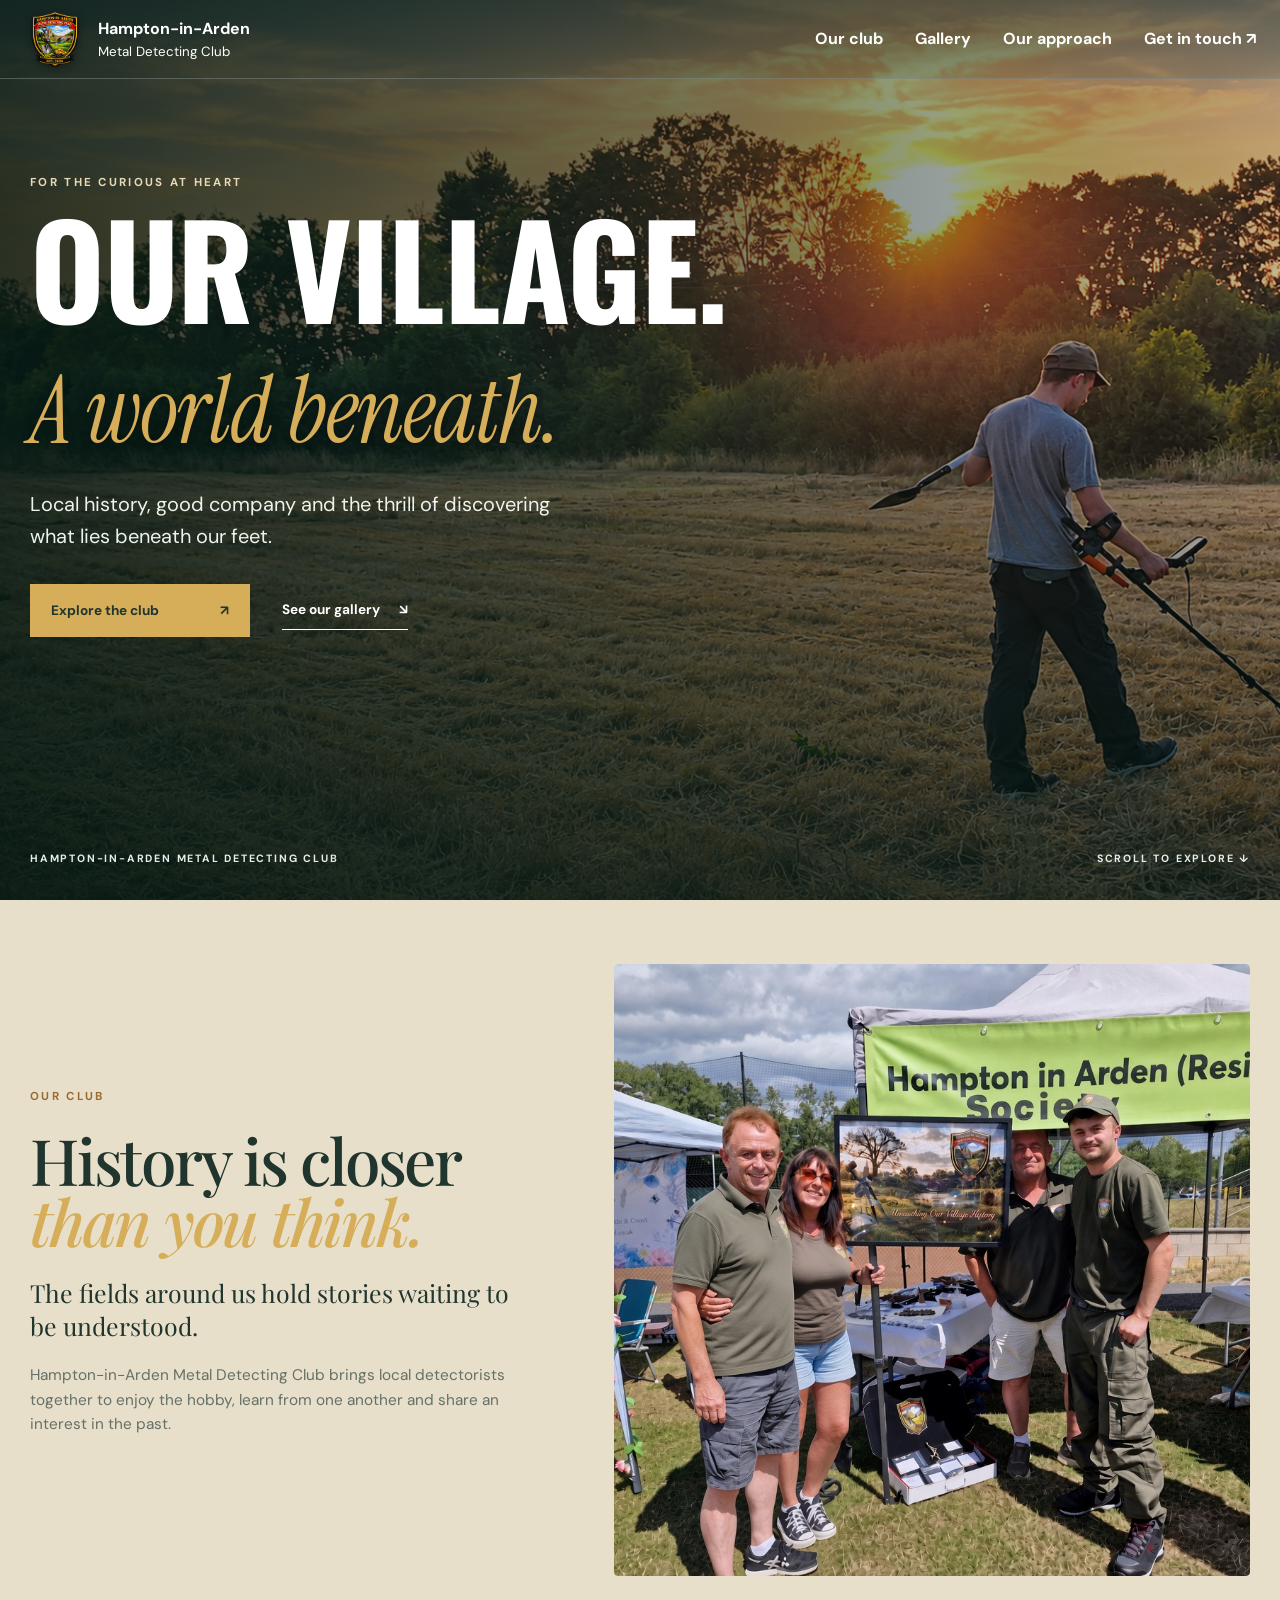
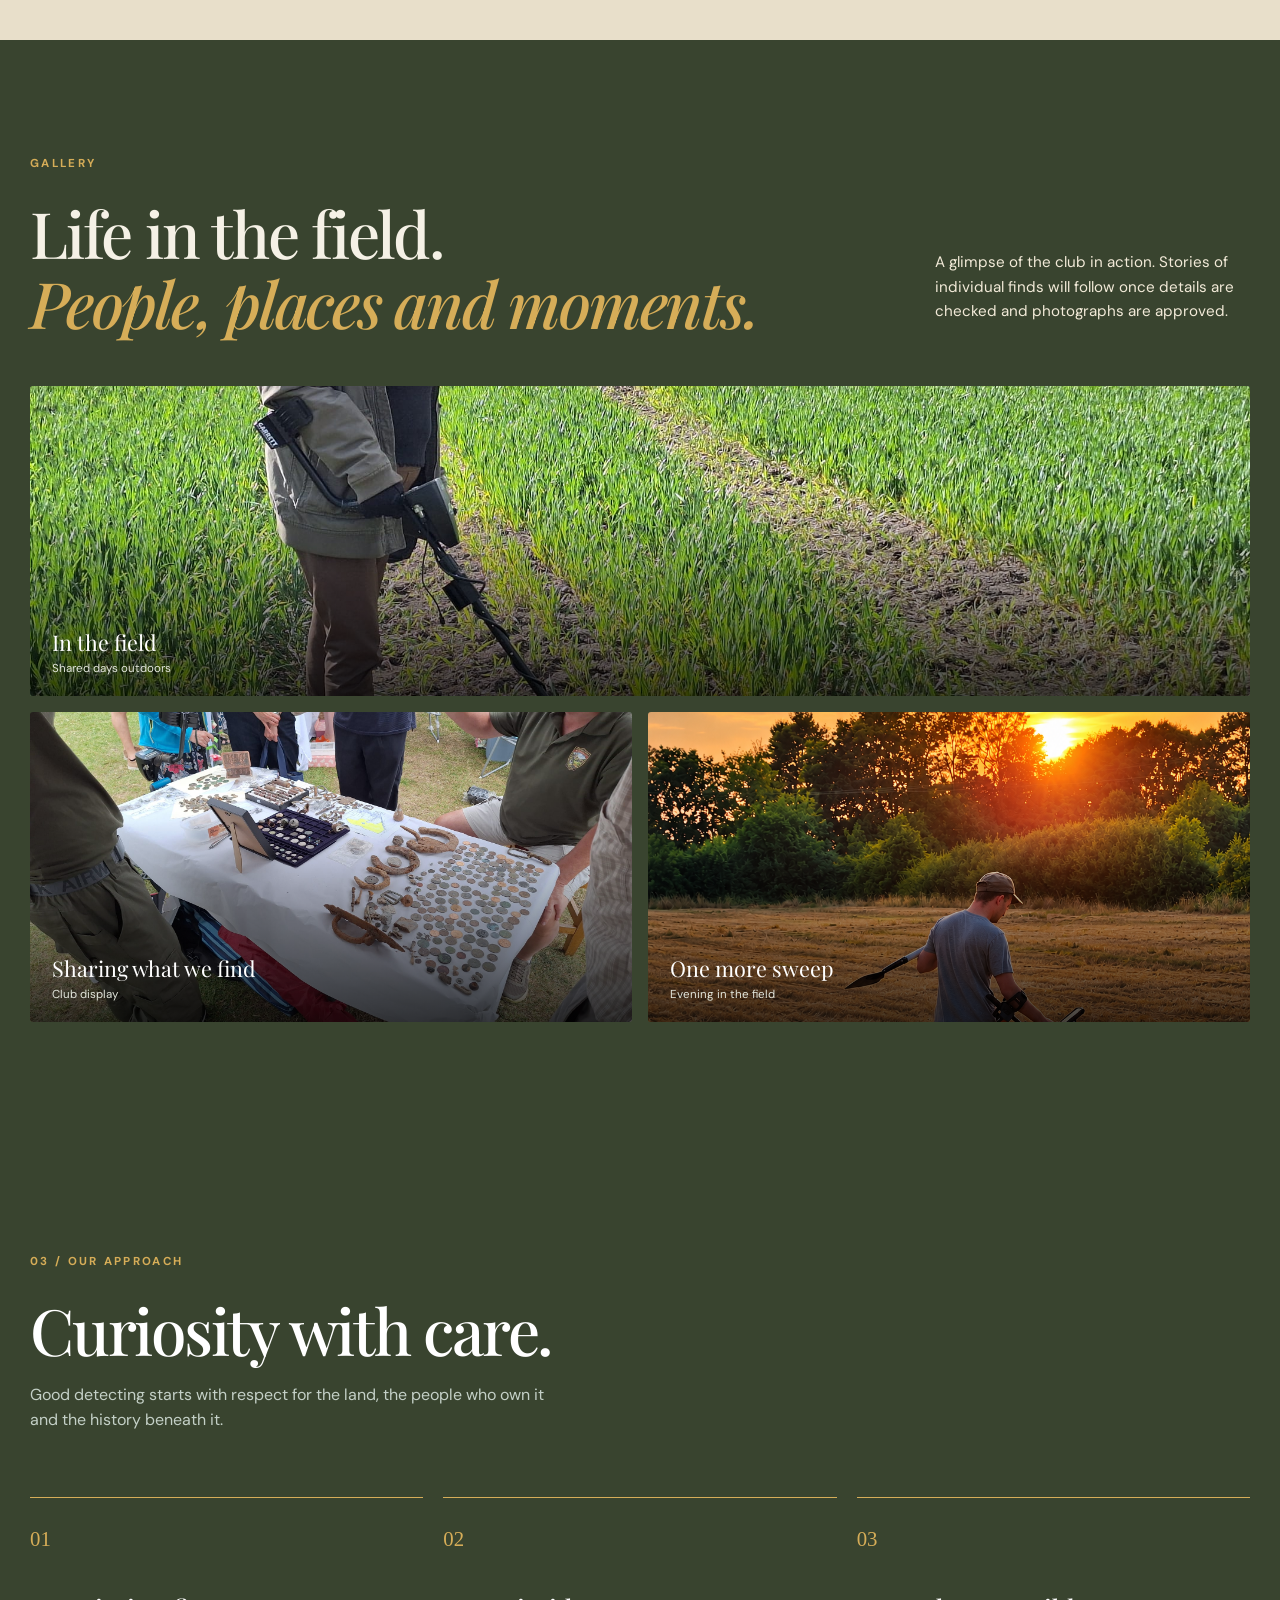
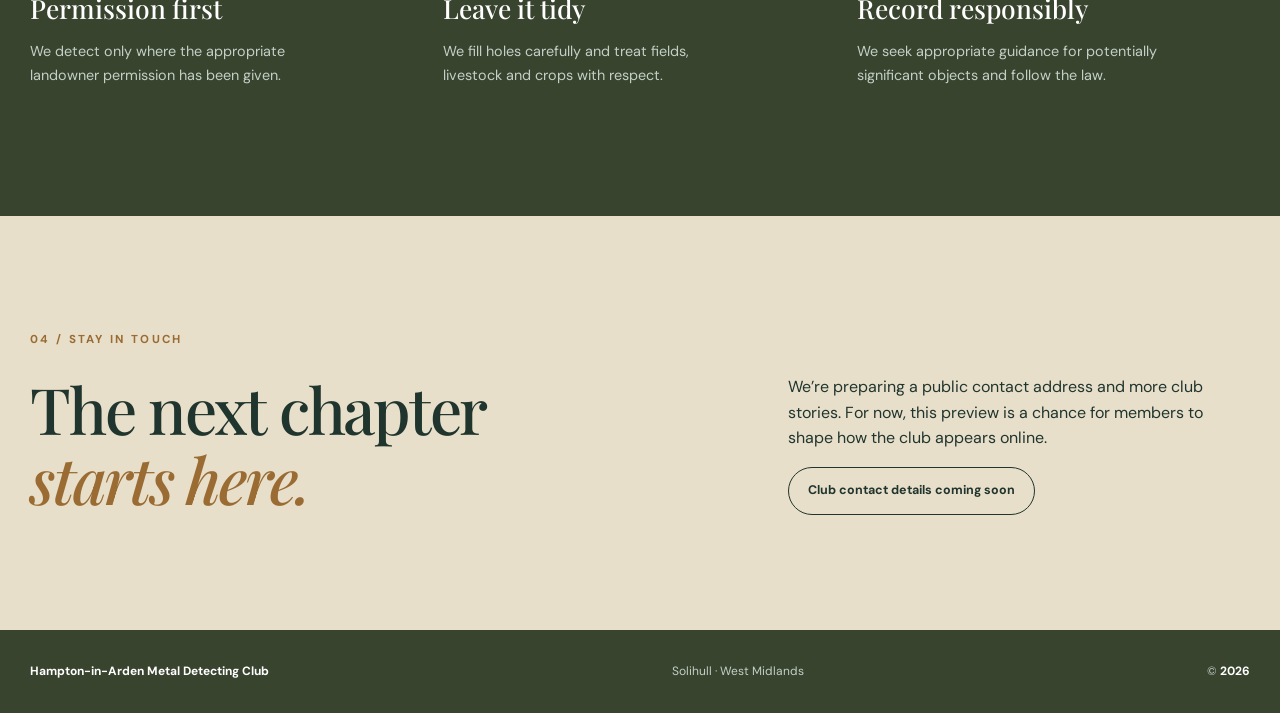
==== index.html @ 972599c1 "Add files via upload Initial website upload" ====
<!doctype html>
<html lang="en-GB">
  <head>
    <link href="https://fonts.googleapis.com/css2?family=Instrument+Serif:ital@0;1&family=Oswald:wght@600;700&display=swap" rel="stylesheet">
    <meta charset="utf-8">
    <meta name="viewport" content="width=device-width, initial-scale=1">
    <meta name="theme-color" content="#142b25">
    <meta name="description" content="Hampton-in-Arden Metal Detecting Club — unearthing our village history in Solihull, West Midlands.">
    <title>Hampton-in-Arden Metal Detecting Club</title>
    <link rel="stylesheet" href="styles.css">
    <script src="script.js" defer></script>
  </head>
  <body>
    <a class="skip" href="#main">Skip to content</a>
    <!-- Header and navigation -->
    <header class="header">
      <div class="header-inner">
        <a class="brand" href="#top" aria-label="Hampton-in-Arden Metal Detecting Club home">
          <img src="images/club-badge.png" alt="" width="1024" height="1536">
          <span>
            <strong>Hampton-in-Arden</strong>
            <small>Metal Detecting Club</small>
          </span>
        </a>
        <button class="menu-toggle" type="button" aria-expanded="false" aria-controls="navigation" aria-label="Open menu">
          <span></span>
          <span></span>
          <span></span>
        </button>
        <nav id="navigation" class="navigation" aria-label="Main navigation">
          <a href="#about">Our club</a>
          <a href="#moments">Gallery</a>
          <a href="#approach">Our approach</a>
          <a class="nav-button" href="#contact">Get in touch <span aria-hidden="true">↗</span></a>
        </nav>
      </div>
    </header>
    <main id="main">
      <!-- Hero -->
      <section id="top" class="hero hero-photo" aria-labelledby="hero-title">
        <picture class="hero-picture">
          <source media="(min-width: 769px)" srcset="images/hero_desktop.png">
          <img class="hero-background" src="images/hero_mobile.png" alt="A club detectorist searching a field at sunset">
        </picture>
        <div class="hero-shade" aria-hidden="true"></div>
        <div class="hero-content wrap">
          <div class="hero-main">
            <p class="kicker">For the curious at heart</p>
            <h1 id="hero-title">OUR VILLAGE.<br><em>A world beneath.</em></h1>
            <p>Local history, good company and the thrill of discovering what lies beneath our feet.</p>
            <div class="hero-actions">
              <a class="hero-button" href="#about">Explore the club <span aria-hidden="true">↗</span></a>
              <a class="hero-link" href="#moments">See our gallery <span aria-hidden="true">↘</span></a>
            </div>
          </div>
          <div class="hero-foot">
            <span>Hampton-in-Arden Metal Detecting Club</span>
            <span>Scroll to explore ↓</span>
          </div>
        </div>
      </section>
      <!-- Our Club -->
      <section id="about" class="about section-pad" aria-labelledby="about-title">
        <div class="wrap about-grid">
          <div class="about-copy">
            <p class="section-label">Our club</p>
            <h2 id="about-title">
              History is closer<br>
              <em>than you think.</em>
            </h2>
            <p class="lead">The fields around us hold stories waiting to be understood.</p>
            <p>Hampton-in-Arden Metal Detecting Club brings local detectorists together to enjoy the hobby, learn from one another and share an interest in the past.</p>
          </div>
          <figure class="about-photo">
            <img src="images/club-event.jpg" alt="Metal detector standing alone in a field beneath a large tree" width="1152" height="2048" loading="lazy">
          </figure>
        </div>
      </section>
      <!-- Club Identity artwork: saved for a future About page.
      Keep this comment limited to the artwork section below.
      
      <section class="banner-feature" aria-label="Club artwork"><div class="wrap"><p class="section-label">Our club identity</p><img src="images/homepage-banner.jpeg" alt="Illustrated club banner with village landscape, metal detector and Hampton-in-Arden badge" width="1536" height="1024"><p class="banner-credit">Unearthing Our Village History</p></div></section>
      
      -->
      <!-- Gallery -->
      <section id="moments" class="gallery section-pad" aria-labelledby="gallery-title">
        <div class="wrap">
          <div class="section-top">
            <div>
              <p class="section-label">Gallery</p>
              <h2 id="gallery-title">
  Life in the field.<br>
  <em>People, places and moments.</em>
</h2>
            </div>
            <p>A glimpse of the club in action. Stories of individual finds will follow once details are checked and photographs are approved.</p>
          </div>
          <div class="gallery-grid">
            <figure class="gallery-card wide">
              <img src="images/member-detecting.jpeg" alt="A club member metal detecting in a green field" width="2040" height="1530" loading="lazy">
              <figcaption>
                <span>In the field</span>
                <small>Shared days outdoors</small>
              </figcaption>
            </figure>
            <figure class="gallery-card">
              <img src="images/finds-display.jpeg" alt="A display of objects found by detectorists at a community event" width="2040" height="1530" loading="lazy">
              <figcaption>
                <span>Sharing what we find</span>
                <small>Club display</small>
              </figcaption>
            </figure>
            <figure class="gallery-card">
              <img src="images/evening-detecting.jpeg" alt="A detectorist searching a field at sunset" width="1600" height="1200" loading="lazy">
              <figcaption>
                <span>One more sweep</span>
                <small>Evening in the field</small>
              </figcaption>
            </figure>
          </div>
        </div>
      </section>
      <!-- Our approach -->
      <section id="approach" class="approach section-pad" aria-labelledby="approach-title">
        <div class="wrap">
          <div class="approach-heading">
            <p class="section-label">03 / Our approach</p>
            <h2 id="approach-title">Curiosity with care.</h2>
            <p>Good detecting starts with respect for the land, the people who own it and the history beneath it.</p>
          </div>
          <div class="principles">
            <article>
              <span>01</span>
              <h3>Permission first</h3>
              <p>We detect only where the appropriate landowner permission has been given.</p>
            </article>
            <article>
              <span>02</span>
              <h3>Leave it tidy</h3>
              <p>We fill holes carefully and treat fields, livestock and crops with respect.</p>
            </article>
            <article>
              <span>03</span>
              <h3>Record responsibly</h3>
              <p>We seek appropriate guidance for potentially significant objects and follow the law.</p>
            </article>
          </div>
        </div>
      </section>
      <!-- Contact -->
      <section id="contact" class="contact section-pad" aria-labelledby="contact-title">
        <div class="wrap contact-grid">
          <div>
            <p class="section-label">04 / Stay in touch</p>
            <h2 id="contact-title">The next chapter<br><em>starts here.</em></h2>
          </div>
          <div>
            <p>We’re preparing a public contact address and more club stories. For now, this preview is a chance for members to shape how the club appears online.</p>
            <span class="contact-status">Club contact details coming soon</span>
          </div>
        </div>
      </section>
    </main>
    <!-- Footer -->
    <footer class="footer">
      <div class="wrap footer-inner">
        <span>Hampton-in-Arden Metal Detecting Club</span>
        <span>Solihull · West Midlands</span>
        <span>© <span id="year">2026</span></span>
      </div>
    </footer>
  </body>
</html>
---- styles.css ----
@import url('https://fonts.googleapis.com/css2?family=DM+Sans:wght@400;500;600;700&family=Playfair+Display:ital,wght@0,500;0,600;1,500&display=swap');
/* ===== Variables ===== */
:root  {
  --dark: #20352e;
  --deep: #39442f;
  --cream: #e8dfca;
  --paper: #e8dfca;
  --gold: #d6ad58;
  --brown: #9a6b32;
  --ink: #20352e;
  --muted: #657068;
  --max: 1220px;
}

/* ===== Base: layout, typography and accessibility ===== */
*  {
  box-sizing: border-box;
}

html  {
  scroll-behavior: smooth;
}

body  {
  margin: 0;
  background: var(--cream);
  color: var(--ink);
  font-family: 'DM Sans', Arial, sans-serif;
  line-height: 1.6;
}

img  {
  max-width: 100%;
}

a  {
  color: inherit;
}

.wrap  {
  width: min(calc(100% - 3rem), var(--max));
  margin-inline: auto;
}

h1, h2, h3, p  {
  margin-top: 0;
}

h1, h2  {
  font-family: 'Playfair Display', Georgia, serif;
  letter-spacing: -.035em;
  font-weight: 500;
}

h1  {
  font-size: clamp(2.6rem, 5.5vw, 5.3rem);
  line-height: 1.13;
  margin: 0;
}

h2  {
  font-size: clamp(2.65rem, 5vw, 5rem);
  line-height: 1.1;
  margin-bottom: 1.5rem;
}

h1 em, h2 em  {
  color: var(--gold);
  font-weight: 500;
}

.kicker, .section-label  {
  text-transform: uppercase;
  letter-spacing: .2em;
  font-size: .72rem;
  font-weight: 700;
}

.section-label  {
  color: #936d39;
  margin-bottom: 1.5rem;
}

.section-pad  {
  padding: clamp(5rem, 9vw, 9rem) 0;
}

section  {
  scroll-margin-top: 78px;
}

.skip  {
  position: absolute;
  left: 1rem;
  top: -5rem;
  z-index: 50;
  background: white;
  padding: .7rem 1rem;
}

.skip:focus  {
  top: 1rem;
}

:focus-visible  {
  outline: 3px solid var(--gold);
  outline-offset: 4px;
}

/* ===== Header: transparent overlay and navigation ===== */
.header  {
  position: absolute;
  top: 0;
  left: 0;
  right: 0;
  z-index: 30;
  color: white;
  background: linear-gradient(to bottom, rgba(7, 26, 22, .42) 0%, rgba(7, 26, 22, .10) 100%);
  backdrop-filter: none;
  -webkit-backdrop-filter: none;
  border-bottom: 1px solid rgba(255, 255, 255, .25);
}

.header-inner  {
  width: min(calc(100% - 3rem), 1440px);
  min-height: 78px;
  margin: 0 auto;
  display: flex;
  align-items: center;
  justify-content: space-between;
  gap: 2rem;
}

.brand  {
  display: flex;
  align-items: center;
  gap: .75rem;
  color: white;
  text-decoration: none;
}

.brand img  {
  width: 54px;
  height: 66px;
  object-fit: contain;
  flex-shrink: 0;
  filter: drop-shadow(0 2px 5px rgba(0, 0, 0, .4));
}

.brand span  {
  display: flex;
  flex-direction: column;
}

.navigation  {
  display: flex;
  align-items: center;
  gap: 2rem;
}

.navigation a  {
  color: white;
  text-decoration: none;
  font-weight: 700;
}

.menu-toggle  {
  display: none;
}

/* ===== Hero: photograph, overlay, text and actions ===== */
.hero  {
  background: var(--deep);
  color: white;
}

.hero-photo  {
  position: relative;
  min-height: 100svh;
  isolation: isolate;
  overflow: hidden;
  background: var(--deep);
}

.hero-picture, .hero-background, .hero-shade  {
  position: absolute;
  inset: 0;
  width: 100%;
  height: 100%;
}

.hero-picture, .hero-background  {
  z-index: 0;
}

.hero-background  {
  object-fit: cover;
  object-position: center 54%;
}

.hero-shade  {
  z-index: 1;
  background: linear-gradient(90deg, rgba(6,26,20,.85) 0%, rgba(9,30,23,.58) 50%, rgba(8,27,22,.25) 100%), linear-gradient(0deg, rgba(7,25,20,.65), transparent 50%);
}

.hero-content  {
  position: relative;
  z-index: 2;
  min-height: 100svh;
  display: flex;
  flex-direction: column;
  justify-content: space-between;
  padding-top: calc(78px + 1rem);
  padding-bottom: 2rem;
}

.kicker  {
  display: flex;
  align-items: center;
  gap: .8rem;
  color: var(--gold);
  margin: 0 0 1rem;
}

.hero-main  {
  padding: 5rem 0;
  max-width: 800px;
}

.hero-main .kicker  {
  color: #e7d9b7;
}

.hero-main h1  {
  font-family: 'Oswald', Arial, sans-serif;
  font-weight: 700;
  letter-spacing: -.01em;
  font-size: clamp(4.2rem, 10vw, 10rem);
  line-height: .92;
  max-width: none;
  text-transform: uppercase;
}

.hero-main h1 em  {
  font-family: 'Instrument Serif', Georgia, serif;
  font-style: italic;
  font-weight: 400;
  letter-spacing: -.015em;
  text-transform: none;
  color: var(--gold);
  font-size: .72em;
  line-height: .95;
  text-shadow: 0 1px 8px rgba(0, 0, 0, .25);
}

.hero-main > p:not(.kicker)  {
  font-size: clamp(1rem, 1.7vw, 1.25rem);
  max-width: 560px;
  margin: 2rem 0;
  color: #eef3ec;
}

.hero-actions  {
  display: flex;
  align-items: center;
  gap: 2rem;
  flex-wrap: wrap;
}

.hero-button  {
  display: inline-flex;
  justify-content: space-between;
  gap: 3rem;
  background: var(--gold);
  color: var(--dark);
  padding: 1rem 1.3rem;
  text-decoration: none;
  font-weight: 700;
  font-size: .85rem;
  min-width: 220px;
}

.hero-link  {
  color: white;
  text-decoration: none;
  border-bottom: 1px solid white;
  padding: .5rem 0;
  font-weight: 700;
  font-size: .85rem;
}

.hero-link span  {
  margin-left: 1rem;
}

.hero-foot  {
  display: flex;
  justify-content: space-between;
  gap: 1rem;
  color: #e6eee7;
  text-transform: uppercase;
  letter-spacing: .17em;
  font-size: .66rem;
  font-weight: 700;
}

/* ===== About: Our Club introduction ===== */
.about  {
  background: var(--paper);
}

.about.section-pad  {
  padding-top: 4rem;
  padding-bottom: 4rem;
}

.about-grid  {
  display: grid;
  grid-template-columns: .9fr 1.1fr;
  align-items: center;
  gap: clamp(2.5rem, 5vw, 5rem);
}

.about-copy  {
  max-width: 500px;
}

.about .section-label  {
  color: var(--brown);
}

.about-copy h2  {
  margin: 1rem 0 1.5rem;
  line-height: .95;
  color: var(--ink);
}

.about-copy h2 em  {
  color: var(--gold);
  font-weight: 500;
}

.about-copy .lead  {
  font-family: 'Playfair Display', Georgia, serif;
  font-size: 1.55rem;
  line-height: 1.35;
  color: var(--ink);
  margin-bottom: 1.25rem;
}

.about-copy p:not(.section-label):not(.lead)  {
  color: var(--muted);
  font-size: .96rem;
}

.about-photo  {
  margin: 0;
  position: relative;
  display: flex;
  justify-content: center;
  background: #e8ede2;
  border-radius: 4px;
  overflow: hidden;
}

.about-photo img  {
  display: block;
  width: 100%;
  height: min(68vh, 620px);
  aspect-ratio: auto;
  object-fit: cover;
  object-position: center;
  border-radius: 4px;
}

.about-photo figcaption  {
  position: absolute;
  bottom: -1rem;
  left: -1rem;
  background: var(--dark);
  color: white;
  padding: 1rem 1.4rem;
  min-width: 240px;
  font-size: .8rem;
  font-weight: 700;
  display: flex;
  justify-content: space-between;
  gap: 1rem;
}

.about-photo figcaption span  {
  color: var(--gold);
}

/* Saved Club Identity artwork: unused on the homepage, retained with its HTML. */
.banner-feature  {
  background: var(--deep);
  color: white;
  padding: 5rem 0;
  text-align: center;
}

.banner-feature .section-label  {
  color: var(--gold);
}

.banner-feature img  {
  display: block;
  width: min(100%, 1150px);
  height: auto;
  margin: auto;
  border: 1px solid rgba(211,171,99,.45);
}

.banner-credit  {
  font-family: 'Playfair Display', Georgia, serif;
  font-style: italic;
  font-size: 1.4rem;
  color: var(--gold);
  margin: 1.5rem 0 0;
}

/* ===== Gallery ===== */
.gallery {
  background: var(--deep);
  color: var(--cream);
}
.gallery .section-label {
  color: var(--gold);
}

.gallery h2 {
  color: #f5f1e6;
}

.gallery h2 em {
  color: var(--gold);
}

.gallery .section-top > p {
  color: #e8dfca;
}

.section-top  {
  display: flex;
  justify-content: space-between;
  align-items: end;
  gap: 3rem;
  margin-bottom: 3rem;
}

.section-top h2  {
  margin: 0;
}

.gallery .section-top p:last-child {
  max-width: 315px;
  color: #f2ead8;
  font-size: .95rem;
  line-height: 1.6;
}
.gallery-grid  {
  display: grid;
  grid-template-columns: repeat(2, minmax(0, 1fr));
  grid-template-rows: 310px 310px;
  gap: 1rem;
}

.gallery-card  {
  margin: 0;
  position: relative;
  overflow: hidden;
  background: #28483b;
  border-radius: 3px;
}

.gallery-card.wide  {
  grid-column: 1 / 3;
}

.gallery-card img  {
  display: block;
  width: 100%;
  height: 100%;
  object-fit: cover;
  transition: transform .5s ease;
}

.gallery-card:hover img  {
  transform: scale(1.035);
}

.gallery-card:after  {
  content: '';
  position: absolute;
  inset: 35% 0 0;
  background: linear-gradient(transparent, rgba(0,0,0,.72));
  pointer-events: none;
}

.gallery-card figcaption  {
  position: absolute;
  bottom: 1.25rem;
  left: 1.4rem;
  right: 1rem;
  z-index: 1;
  color: white;
  display: grid;
  line-height: 1.25;
}

.gallery-card figcaption span  {
  font-family: 'Playfair Display', Georgia, serif;
  font-size: 1.35rem;
}

.gallery-card figcaption small  {
  color: #e3e6dc;
  font-size: .72rem;
  margin-top: .35rem;
}

/* ===== Approach ===== */
.approach  {
  background: var(--deep);
  color: white;
}

.approach-heading  {
  max-width: 770px;
}

.approach h2  {
  margin-bottom: 1rem;
}

.approach-heading > p:last-child  {
  color: #c4d0c7;
  max-width: 540px;
}

.approach .section-label  {
  color: var(--gold);
}

.principles  {
  display: grid;
  grid-template-columns: repeat(3, 1fr);
  gap: 1.25rem;
  margin-top: 4rem;
}

.principles article  {
  border-top: 1px solid var(--gold);
  padding: 1.5rem .8rem 0 0;
}

.principles article > span  {
  color: var(--gold);
  font-family: Georgia, serif;
  font-size: 1.3rem;
}

.principles h3  {
  font-family: 'Playfair Display', Georgia, serif;
  font-size: 1.65rem;
  font-weight: 500;
  margin: 2rem 0 .7rem;
}

.principles p  {
  color: #c4d0c7;
  font-size: .9rem;
  max-width: 300px;
}

/* ===== Contact ===== */
.contact  {
  background: #e8dfca;
}

.contact-grid  {
  display: grid;
  grid-template-columns: 1.2fr .8fr;
  gap: 4rem;
  align-items: end;
}

.contact .section-label  {
  color: var(--brown);
}

.contact h2  {
  margin: 0;
}

.contact h2 em  {
  color: var(--brown);
}

.contact-grid > div:last-child p  {
  max-width: 430px;
}

.contact-status  {
  display: inline-block;
  border: 1px solid var(--dark);
  border-radius: 30px;
  padding: .8rem 1.2rem;
  font-size: .78rem;
  font-weight: 700;
}

/* ===== Footer ===== */
.footer  {
  background: var(--deep);
  color: #c3d0c7;
}

.footer-inner  {
  display: flex;
  justify-content: space-between;
  gap: 1.5rem;
  padding: 2rem 0;
  font-size: .75rem;
}

.footer-inner span:first-child  {
  color: white;
  font-weight: 700;
}

/* ===== Responsive =====
   Keep breakpoint changes here. Edit the relevant rule instead of appending overrides.
   The image source switches separately at 769px in index.html. */
@media (min-width: 851px)  {
  .brand img  {
    width: 62px;
    height: 76px;
  }

}

@media (max-width: 850px)  {
  /* Header: preserve the current menu spacing and alignment. */
  .header-inner  {
    width: min(calc(100% - 2rem), 1440px);
    height: 70px;
    min-height: 70px;
  }

  .brand img  {
    width: 58px;
    height: 72px;
  }

  .menu-toggle  {
    display: grid;
    width: 46px;
    height: 46px;
    place-content: center;
    gap: 5px;
    background: transparent;
    border: 1px solid rgba(255,255,255,.4);
    border-radius: 4px;
    padding: .7rem;
    cursor: pointer;
  }

  .menu-toggle span  {
    display: block;
    width: 24px;
    height: 2px;
    background: white;
  }

  .navigation  {
    display: none;
    position: absolute;
    top: 70px;
    left: 0;
    right: 0;
    background: var(--deep);
    padding: 1rem 1.5rem 1.5rem;
    flex-direction: column;
    align-items: center;
    gap: 2rem;
    border-bottom: 1px solid var(--gold);
  }

  .navigation.open, .menu-toggle[aria-expanded='true'] + .navigation  {
    display: flex;
  }

  .navigation a  {
    padding: .8rem;
  }

  .navigation .nav-button  {
    margin-top: .7rem;
    text-align: center;
  }

  .hero-content  {
    padding-top: calc(70px + .75rem);
  }

  .about-grid, .contact-grid  {
    grid-template-columns: 1fr;
  }

  .about-copy  {
    max-width: 650px;
  }

  .section-top  {
    align-items: start;
    flex-direction: column;
    gap: 1rem;
  }

  .principles  {
    gap: 1rem;
  }

}

@media (max-width: 600px)  {
  .wrap  {
    width: min(calc(100% - 2rem), var(--max));
  }

  .brand strong  {
    font-size: .92rem;
  }

  .brand small  {
    font-size: .57rem;
  }

  .kicker  {
    font-size: .62rem;
  }

  .section-pad  {
    padding: 4.5rem 0;
  }

  /* Hero: retain Ryan's crop and the compact gold button. */
  .hero-background  {
    object-position: 57% center;
    transform: scale(1.18);
    transform-origin: 92% 100%;
  }

  .hero-shade  {
    opacity: .85;
    background: linear-gradient(90deg, rgba(6,26,20,.82), rgba(6,26,20,.4)), linear-gradient(0deg, rgba(6,26,20,.8), transparent 65%);
  }

  .hero-content  {
    padding-bottom: 1.2rem;
  }

  .hero-foot span:last-child  {
    display: none;
  }

  .hero-main  {
    padding: 1rem 0 2.5rem;
  }

  .hero-main h1  {
    font-size: clamp(3.6rem, 14vw, 6rem);
  }

  .hero-main > p:not(.kicker)  {
    margin: 1.5rem 0;
  }

  .hero-actions  {
    align-items: flex-start;
    gap: 1rem;
    margin-top: .4rem;
    justify-content: flex-start;
  }

  .hero-button  {
    flex: 0 0 auto;
    width: max-content;
    min-width: 0;
    max-width: none;
    padding: .6rem .9rem;
    gap: .6rem;
    font-size: .82rem;
    border-radius: 999px;
    margin-top: .35rem;
    transform: translateX(-.15rem);
  }

  .hero-link  {
    display: none;
    width: fit-content;
  }

  /* About */
  .about.section-pad  {
    padding-top: 1.75rem;
    padding-bottom: 1.75rem;
  }

  .about-grid  {
    gap: 1.25rem;
  }

  .about-copy .section-label  {
    margin-bottom: .6rem;
  }

  .about-copy h2  {
    font-size: clamp(2.15rem, 9vw, 2.7rem);
    line-height: .98;
    margin: .4rem 0 .9rem;
  }

  .about-copy .lead  {
    font-size: 1.15rem;
    line-height: 1.2;
    margin-bottom: .8rem;
  }

  .about-copy > p:not(.section-label):not(.lead)  {
    font-size: .95rem;
    line-height: 1.45;
    margin-bottom: 0;
  }

  .about-photo  {
    margin-top: 0;
  }

  .about-photo img  {
    height: 55vh;
    max-height: 520px;
  }

  .about-photo figcaption  {
    left: 0;
    bottom: 0;
  }

  .banner-feature  {
    padding: 2.25rem 0;
  }

  .banner-credit  {
    font-size: 1.15rem;
    margin-top: 1.25rem;
  }

  /* Gallery, approach and footer */
  .gallery-grid  {
    grid-template-columns: 1fr;
    grid-template-rows: none;
  }

  .gallery-card, .gallery-card.wide  {
    grid-column: auto;
    grid-row: auto;
    height: 270px;
  }

  .principles  {
    grid-template-columns: 1fr;
    margin-top: 2.5rem;
  }

  .principles h3  {
    margin-top: 1rem;
  }

  .footer-inner  {
    flex-direction: column;
    gap: .5rem;
  }

}

@media (prefers-reduced-motion: reduce)  {
  html  {
    scroll-behavior: auto;
  }

  .gallery-card img  {
    transition: none;
  }

}
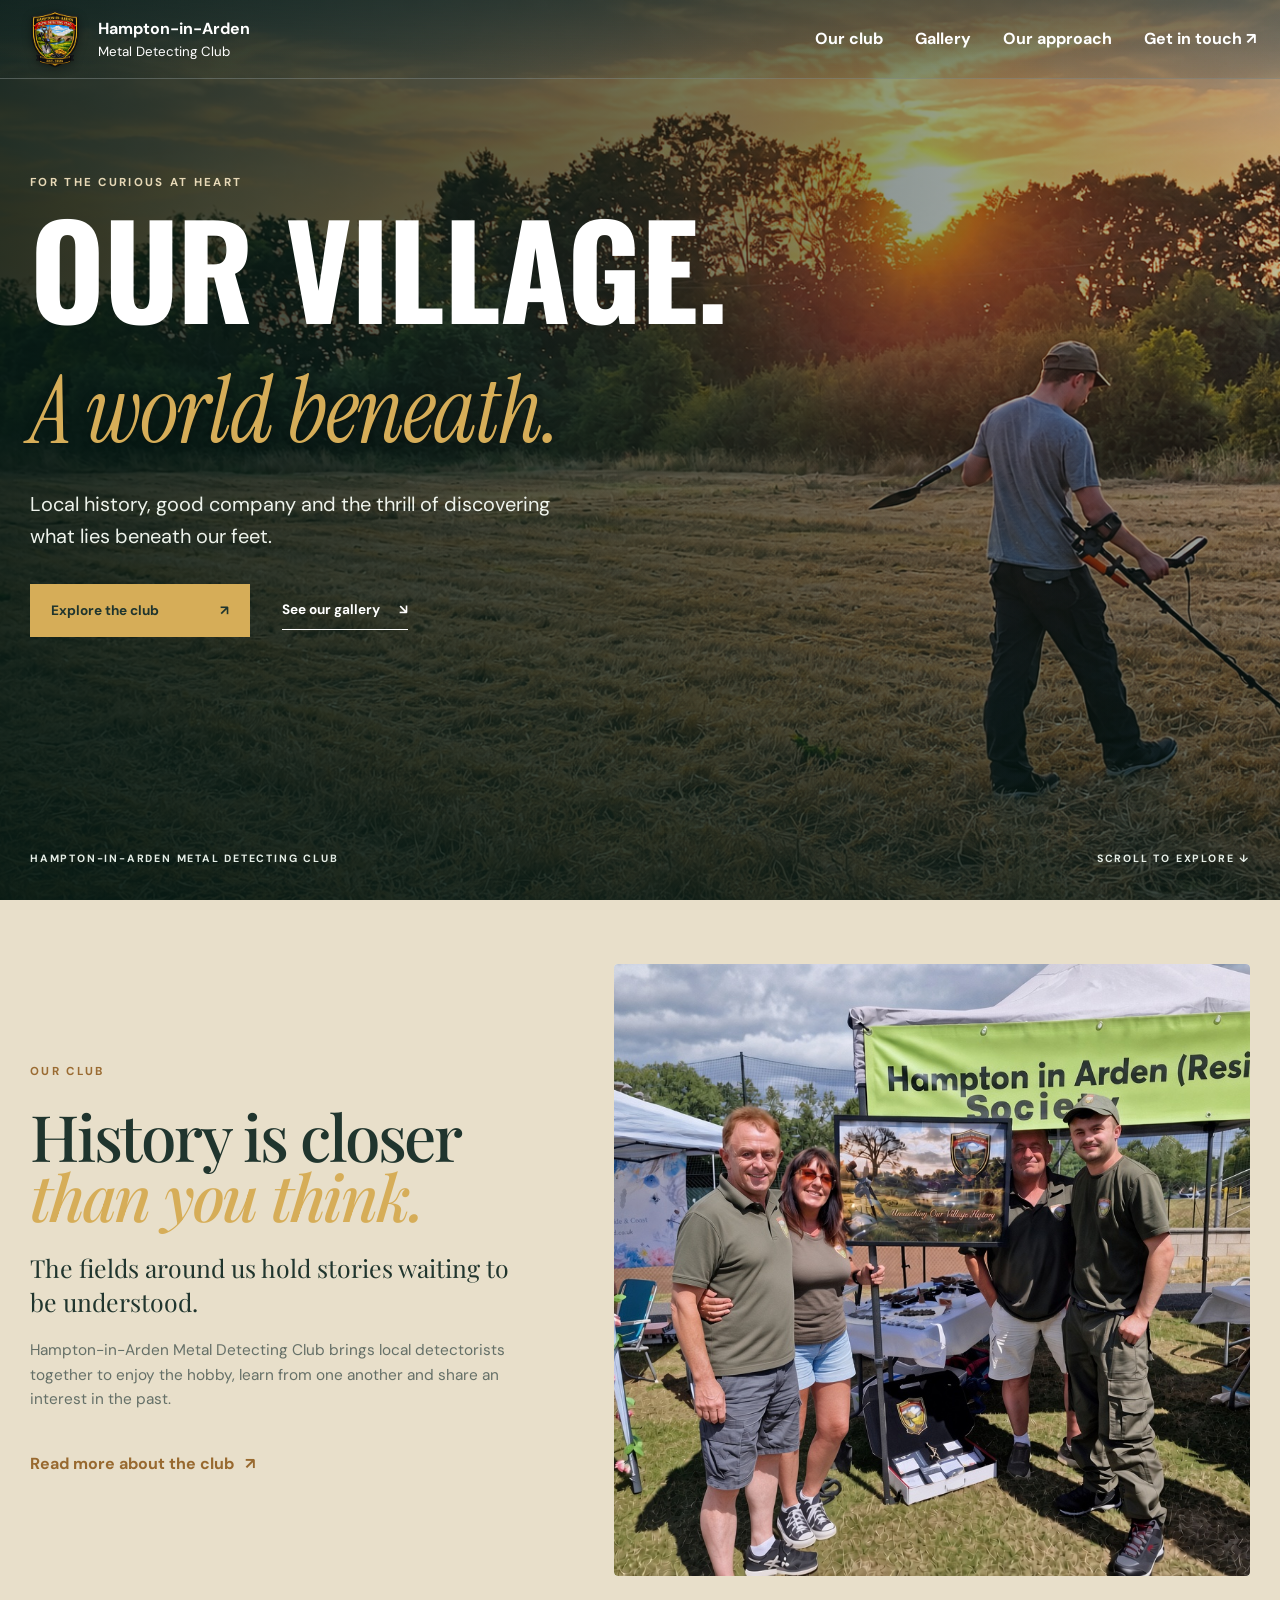
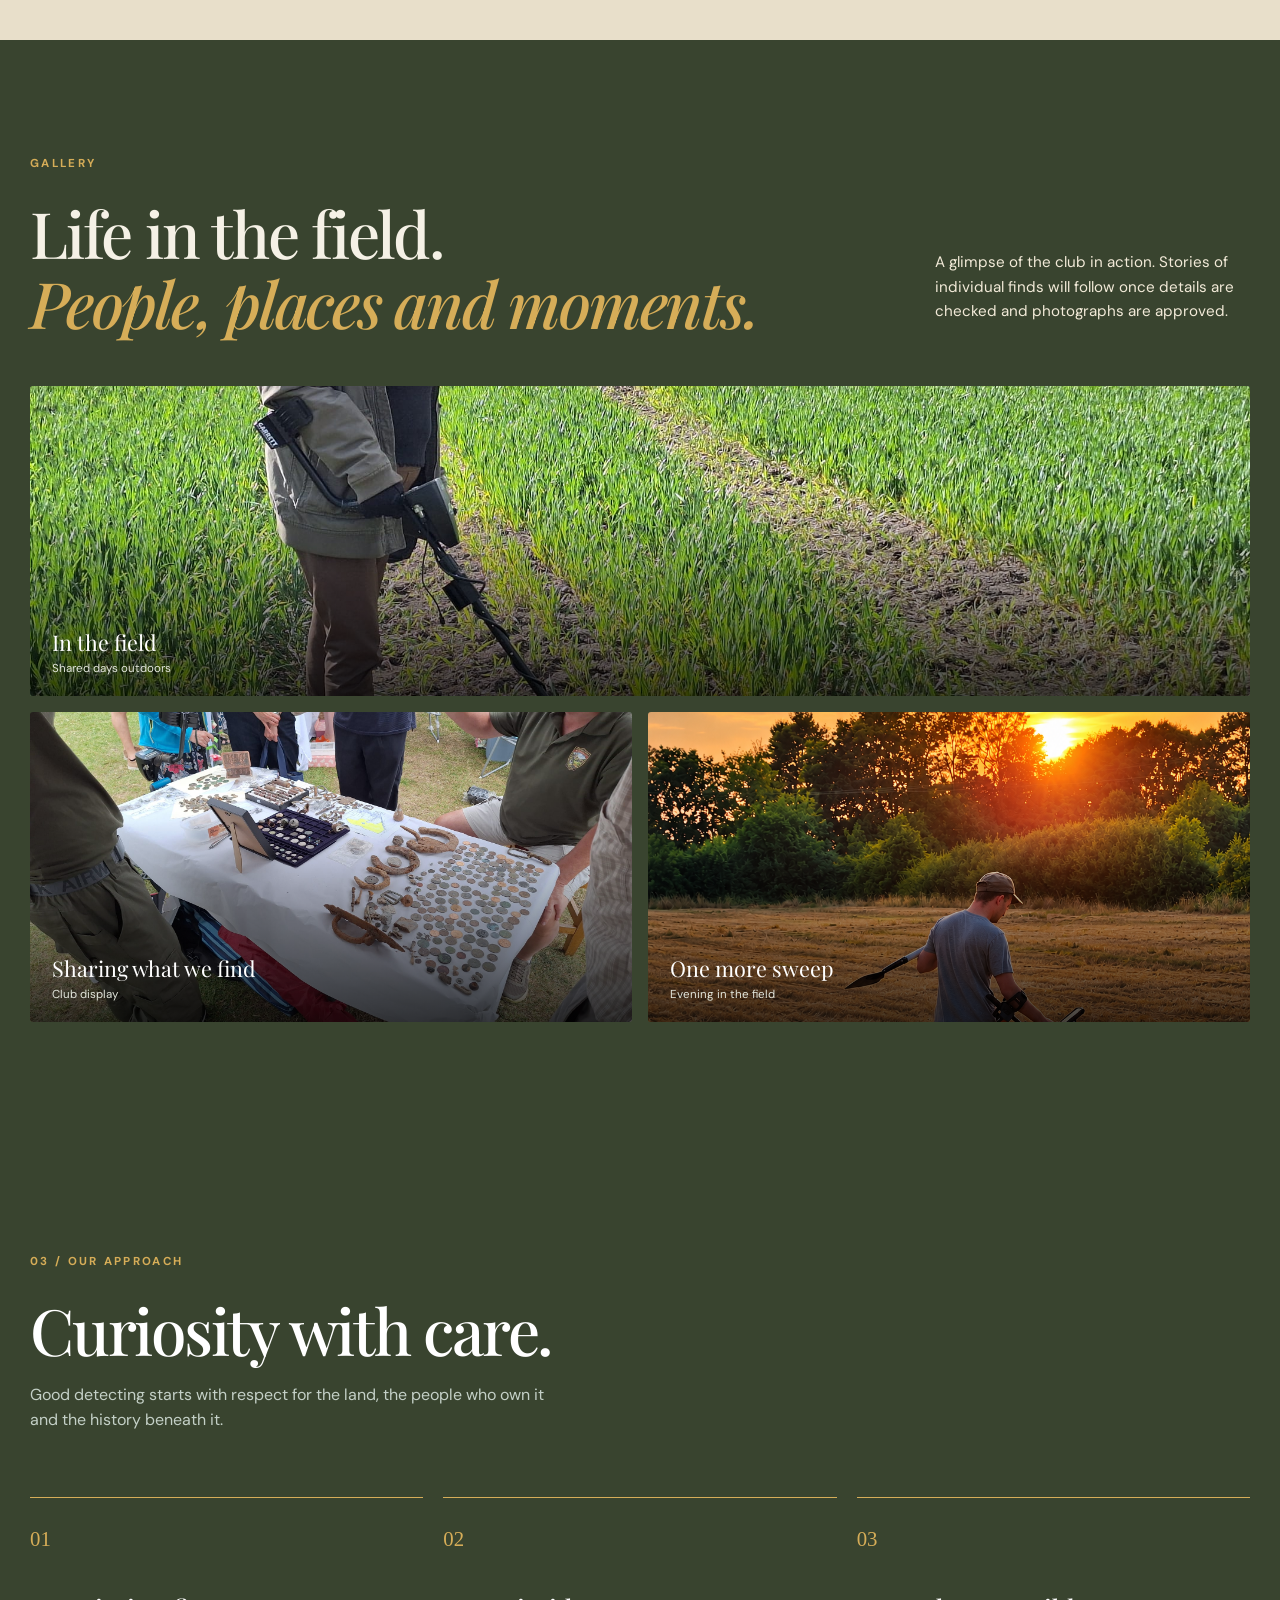
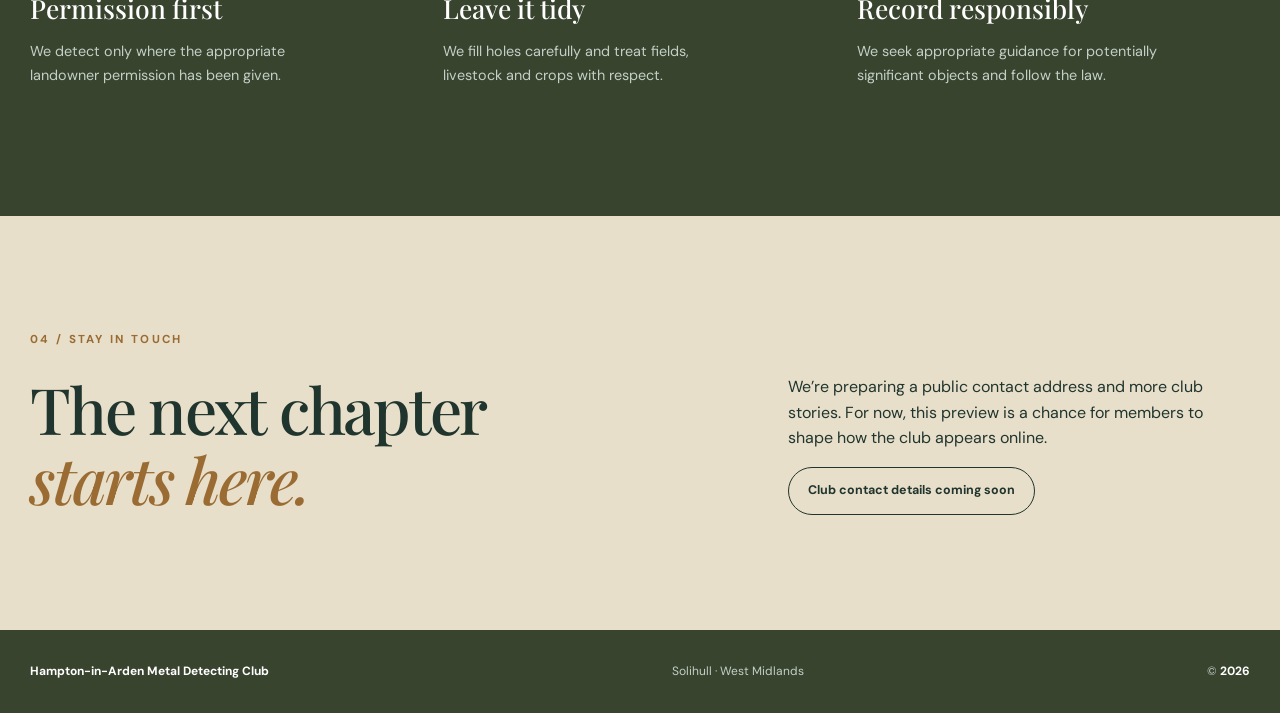
==== commit 4dfdd863: "Add files via upload Add Our Club page and navigation" ====
--- a/index.html
+++ b/index.html
@@ -28,11 +28,11 @@
           <span></span>
         </button>
         <nav id="navigation" class="navigation" aria-label="Main navigation">
-          <a href="#about">Our club</a>
-          <a href="#moments">Gallery</a>
-          <a href="#approach">Our approach</a>
-          <a class="nav-button" href="#contact">Get in touch <span aria-hidden="true">↗</span></a>
-        </nav>
+  <a href="our-club.html">Our club</a>
+  <a href="#moments">Gallery</a>
+  <a href="#approach">Our approach</a>
+  <a class="nav-button" href="#contact">Get in touch <span aria-hidden="true">↗</span></a>
+</nav>
       </div>
     </header>
     <main id="main">
@@ -59,6 +59,7 @@
           </div>
         </div>
       </section>
+      
       <!-- Our Club -->
       <section id="about" class="about section-pad" aria-labelledby="about-title">
         <div class="wrap about-grid">
@@ -70,6 +71,10 @@
             </h2>
             <p class="lead">The fields around us hold stories waiting to be understood.</p>
             <p>Hampton-in-Arden Metal Detecting Club brings local detectorists together to enjoy the hobby, learn from one another and share an interest in the past.</p>
+            <a class="about-link" href="our-club.html">
+  Read more about the club <span aria-hidden="true">↗</span>
+</a>
+
           </div>
           <figure class="about-photo">
             <img src="images/club-event.jpg" alt="Metal detector standing alone in a field beneath a large tree" width="1152" height="2048" loading="lazy">
--- a/styles.css
+++ b/styles.css
@@ -896,3 +896,244 @@
   }
 
 }
+
+/* =========================================================
+   OUR CLUB PAGE
+   ========================================================= */
+
+.club-page {
+  background: #e9dfc7;
+  color: #19342d;
+}
+
+/* --- Inner page header --- */
+
+.inner-header {
+  background: #3c4930;
+  position: relative;
+}
+
+/* --- Main introduction --- */
+
+.club-intro {
+  padding: 80px 7vw 90px;
+}
+
+.club-intro-grid {
+  max-width: 1400px;
+  margin: 0 auto;
+  display: grid;
+  grid-template-columns: 0.9fr 1.1fr;
+  grid-template-areas:
+    "heading image"
+    "copy image";
+  gap: 36px 80px;
+  align-items: start;
+}
+
+.club-intro-heading {
+  grid-area: heading;
+}
+
+.club-intro-copy {
+  grid-area: copy;
+}
+
+.club-intro-image {
+  grid-area: image;
+  margin: 0;
+}
+
+.club-intro-image img {
+  display: block;
+  width: 100%;
+  height: auto;
+  border-radius: 4px;
+}
+
+.club-intro .section-label,
+.club-landowners .section-label {
+  color: #98692f;
+  text-transform: uppercase;
+  letter-spacing: 0.22em;
+  font-weight: 700;
+  font-size: 0.82rem;
+  margin-bottom: 24px;
+}
+
+.club-intro h1,
+.club-landowners h2 {
+  margin: 0 0 28px;
+  line-height: 0.96;
+  color: #19342d;
+  font-size: clamp(3.5rem, 6vw, 6.5rem);
+  font-weight: 500;
+}
+
+.club-intro h1 em,
+.club-landowners h2 em {
+  display: block;
+  color: #d7aa4d;
+  font-weight: 500;
+}
+
+.club-lead {
+  font-size: 1.35rem;
+  line-height: 1.5;
+  color: #263d36;
+  margin-bottom: 26px;
+}
+
+.club-intro-copy > p:not(.club-lead) {
+  font-size: 1.05rem;
+  line-height: 1.75;
+  color: #63706a;
+}
+
+
+/* --- Responsible detecting / future --- */
+
+.club-story {
+  background: #3c4930;
+  color: #f2ead8;
+  padding: 90px 7vw;
+}
+
+.club-story .wrap {
+  max-width: 1400px;
+  margin: 0 auto;
+  display: grid;
+  grid-template-columns: repeat(2, minmax(0, 1fr));
+  gap: 80px;
+}
+
+.club-story-block {
+  border-top: 1px solid #d7aa4d;
+  padding-top: 30px;
+}
+
+.club-story .section-label {
+  color: #d7aa4d;
+  text-transform: uppercase;
+  letter-spacing: 0.2em;
+  font-weight: 700;
+  font-size: 0.8rem;
+  margin-bottom: 24px;
+}
+
+.club-story h2 {
+  color: #f2ead8;
+  font-size: clamp(2.6rem, 4vw, 4.7rem);
+  line-height: 1;
+  font-weight: 500;
+  margin: 0 0 30px;
+}
+
+.club-story p {
+  color: #d9ddcf;
+  font-size: 1.06rem;
+  line-height: 1.75;
+  max-width: 600px;
+}
+
+
+/* --- Landowners --- */
+
+.club-landowners {
+  background: #e9dfc7;
+  padding: 90px 7vw 110px;
+}
+
+.club-landowners .wrap {
+  max-width: 1050px;
+  margin: 0 auto;
+}
+
+.club-landowners h2 {
+  max-width: 900px;
+}
+
+.club-landowners > .wrap > p:not(.section-label) {
+  max-width: 720px;
+  color: #63706a;
+  font-size: 1.15rem;
+  line-height: 1.7;
+}
+
+.club-contact-note {
+  margin-top: 32px;
+  color: #98692f !important;
+  font-weight: 700;
+}
+
+
+/* --- Mobile --- */
+
+@media (max-width: 760px) {
+
+  .club-intro {
+  padding: 48px 30px 60px;
+}
+
+.club-intro-grid {
+  grid-template-columns: 1fr;
+  grid-template-areas:
+    "heading"
+    "image"
+    "copy";
+  gap: 36px;
+}
+
+.club-intro-image {
+  margin: 0;
+}
+
+.club-intro-image img {
+  width: 100%;
+  height: auto;
+  aspect-ratio: auto;
+  object-fit: contain;
+}
+
+.club-intro h1,
+.club-landowners h2 {
+  font-size: clamp(3rem, 14vw, 4.6rem);
+}
+
+.club-lead {
+  font-size: 1.18rem;
+}
+
+  .club-story {
+    padding: 64px 30px;
+  }
+
+  .club-story .wrap {
+    grid-template-columns: 1fr;
+    gap: 58px;
+  }
+
+  .club-story h2 {
+    font-size: clamp(2.6rem, 12vw, 4rem);
+  }
+
+  .club-landowners {
+    padding: 64px 30px 80px;
+  }
+}
+
+/* Our Club teaser link */
+
+.about-link {
+  display: inline-flex;
+  align-items: center;
+  gap: 0.7rem;
+  margin-top: 24px;
+  color: #98692f;
+  font-weight: 700;
+  text-decoration: none;
+}
+
+.about-link:hover {
+  text-decoration: underline;
+}
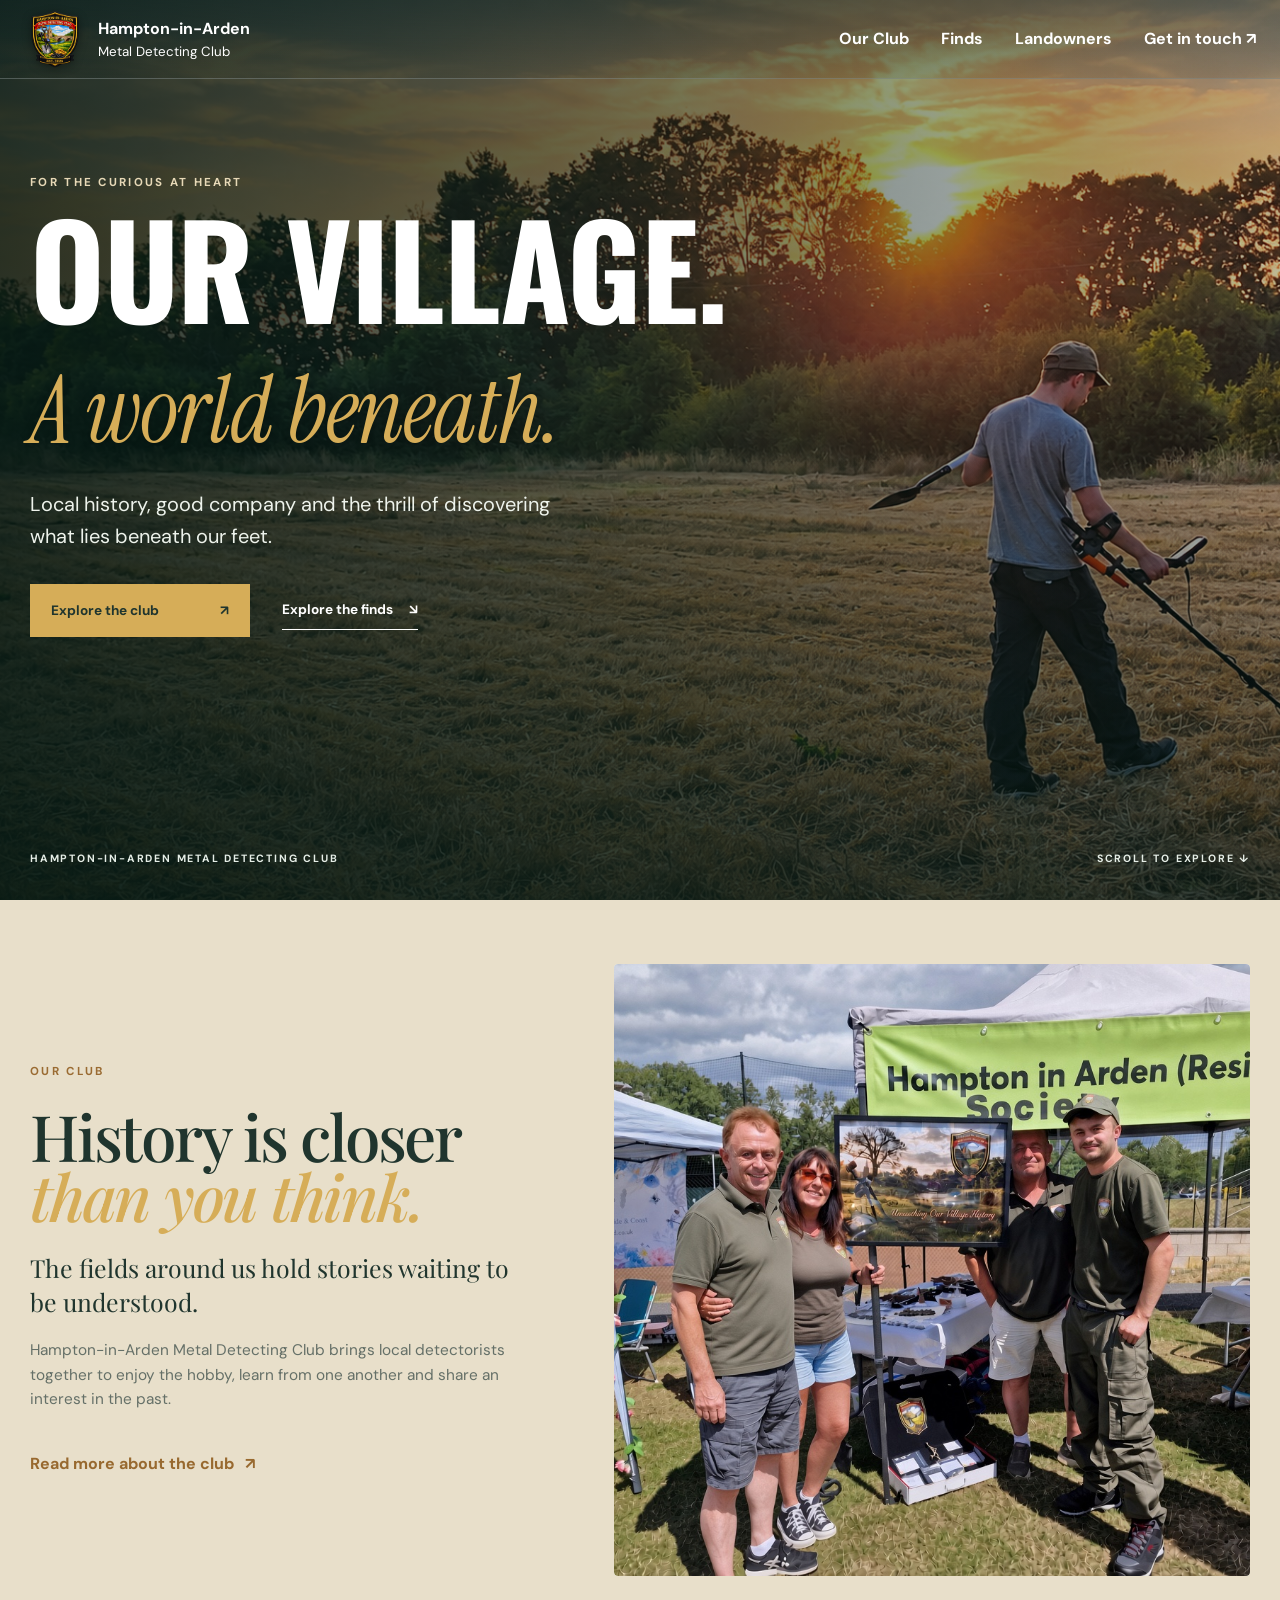
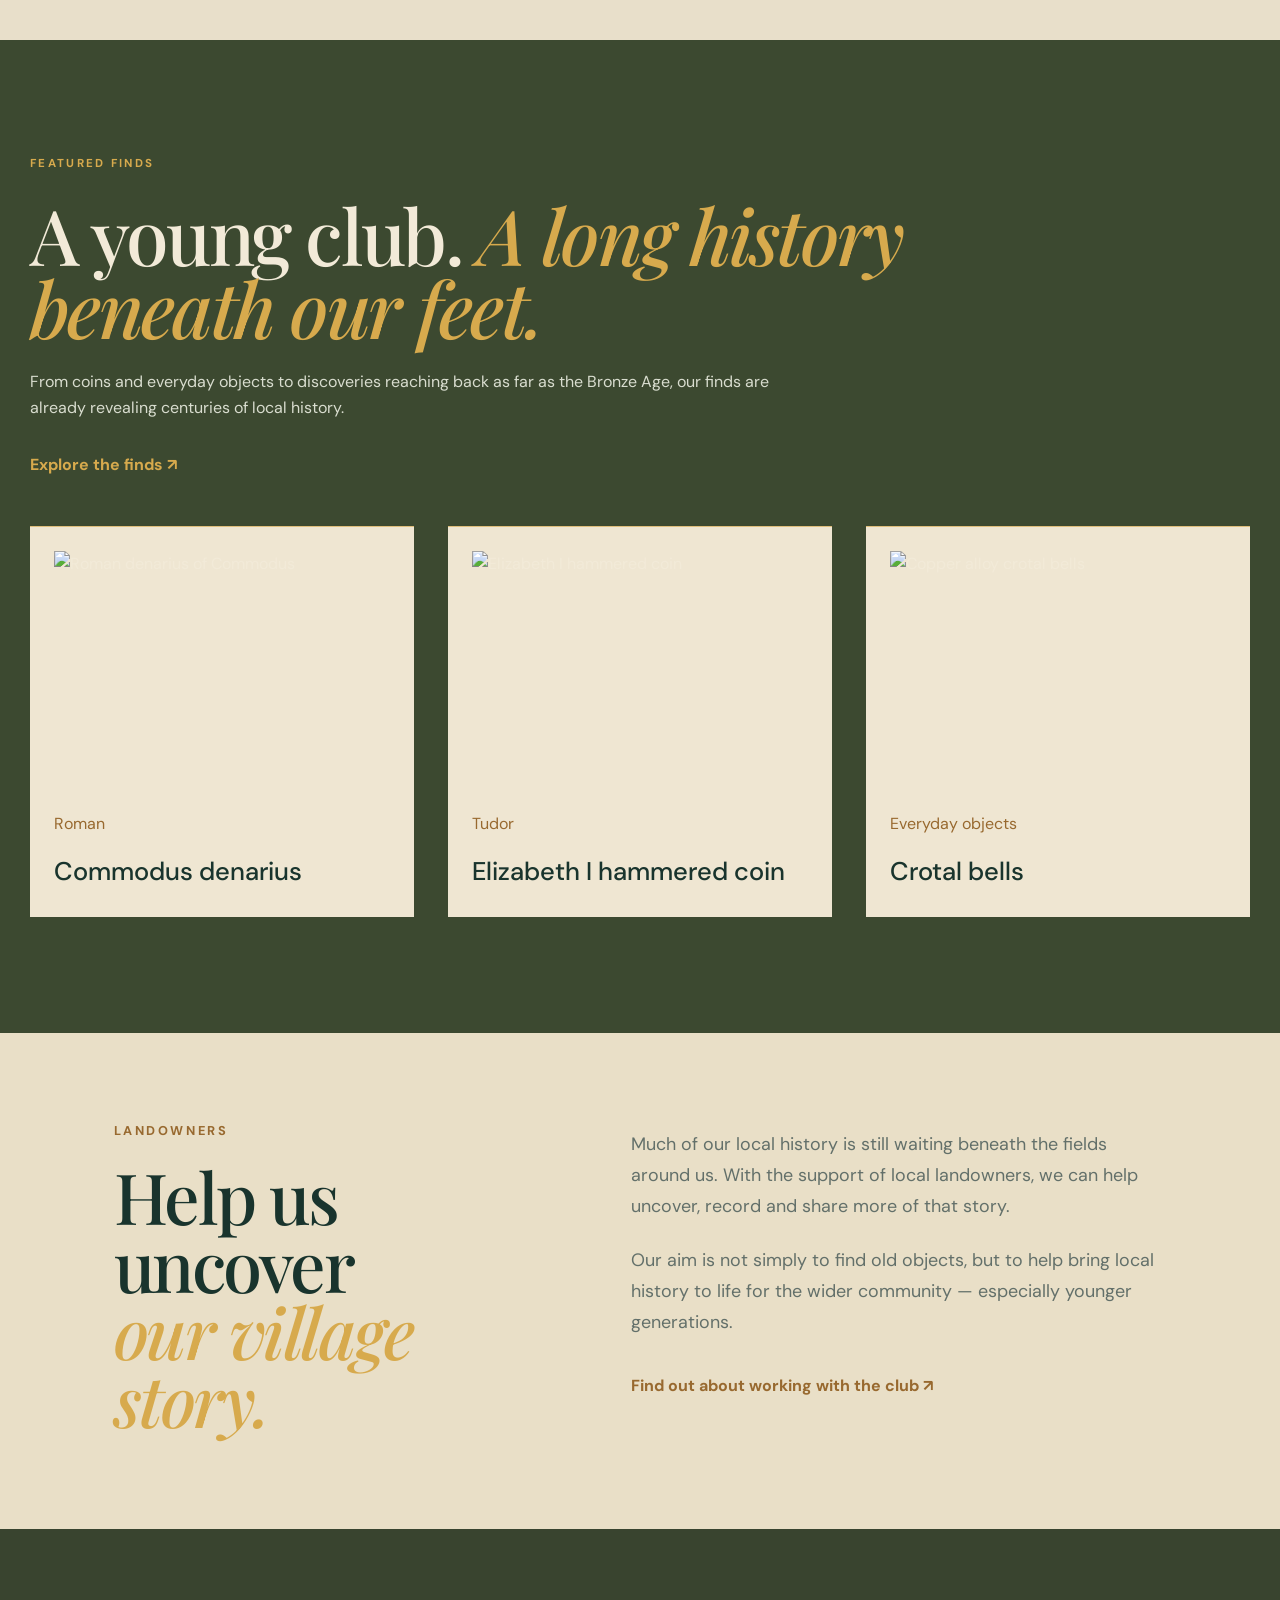
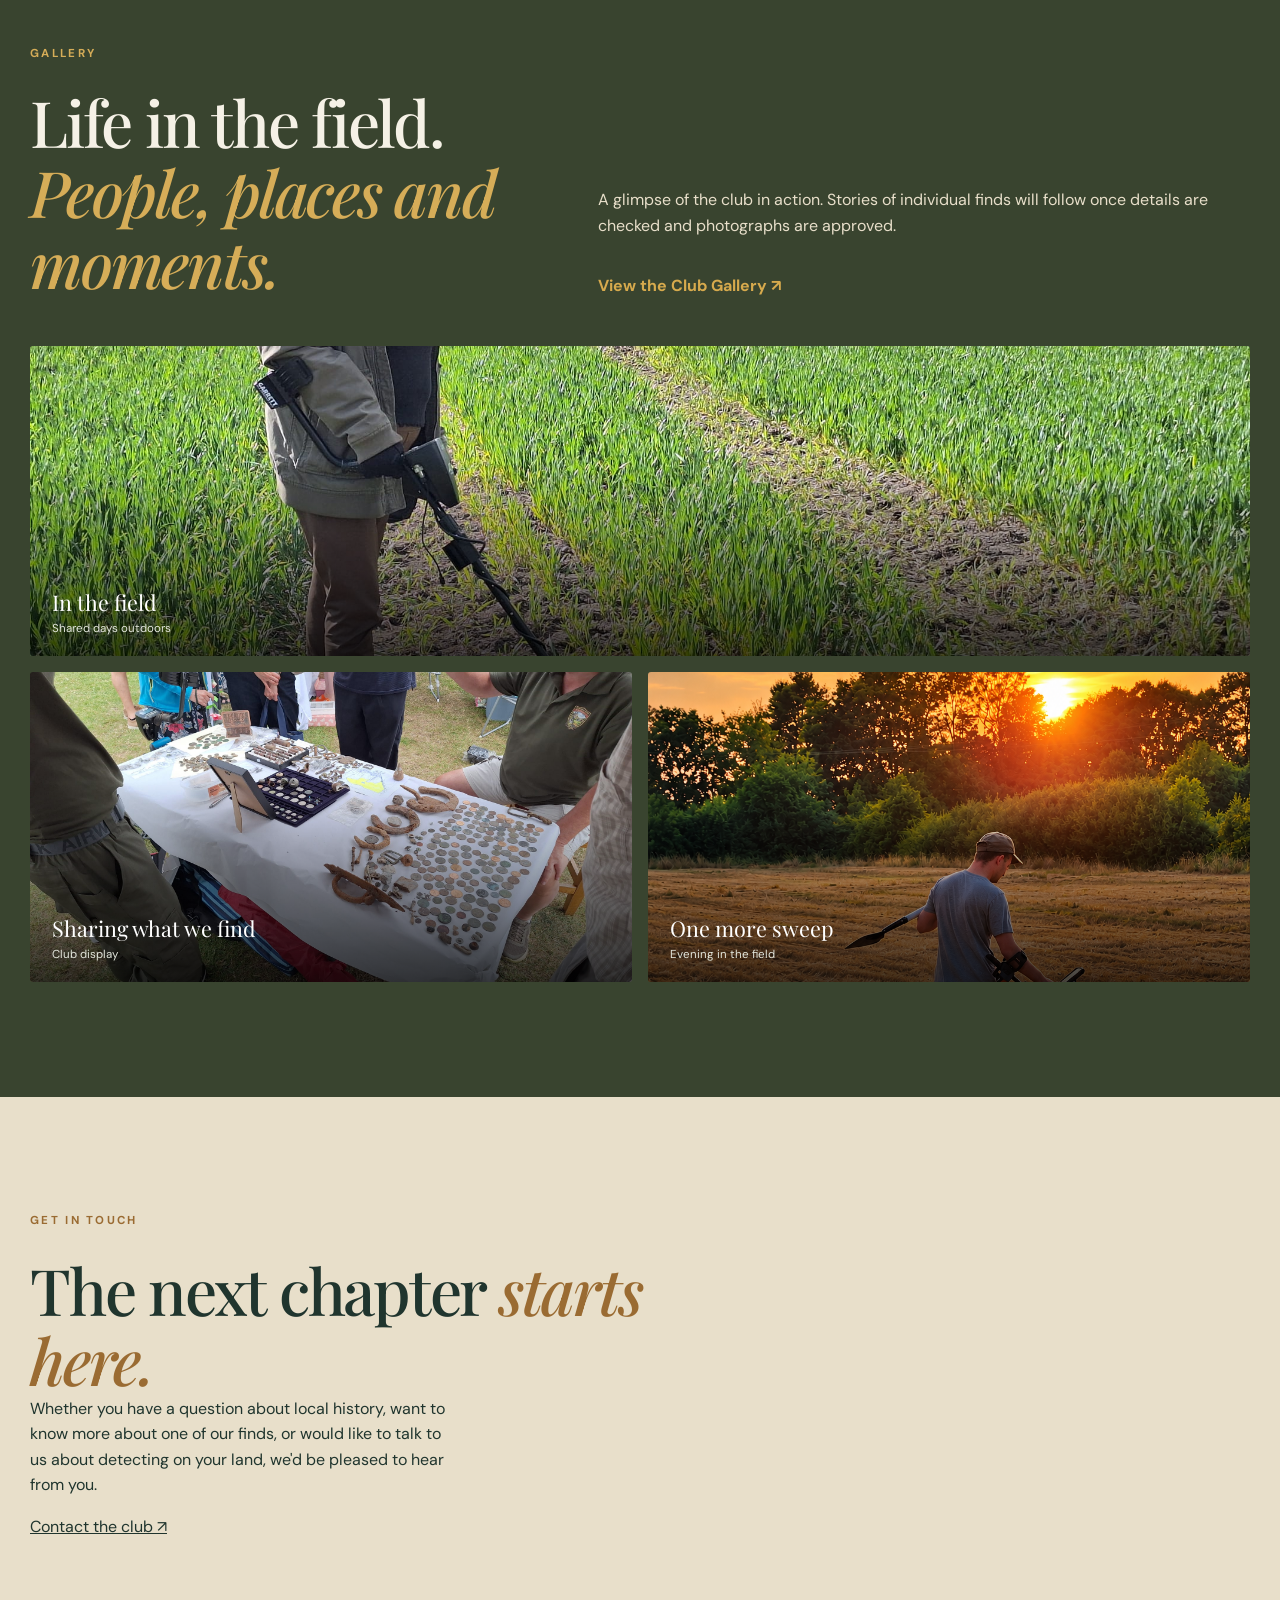
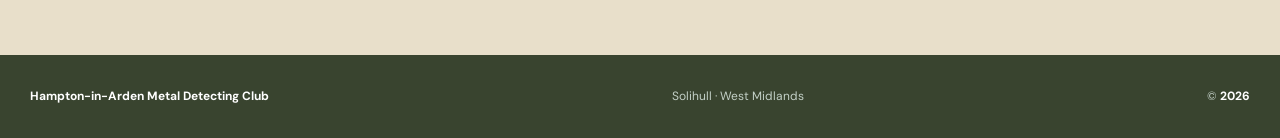
==== commit e9c050c5: "Add files via upload" ====
--- a/index.html
+++ b/index.html
@@ -27,11 +27,24 @@
           <span></span>
           <span></span>
         </button>
-        <nav id="navigation" class="navigation" aria-label="Main navigation">
-  <a href="our-club.html">Our club</a>
-  <a href="#moments">Gallery</a>
-  <a href="#approach">Our approach</a>
-  <a class="nav-button" href="#contact">Get in touch <span aria-hidden="true">↗</span></a>
+<nav id="navigation" class="navigation" aria-label="Main navigation">
+
+  <div class="nav-dropdown">
+    <a href="our-club.html" class="nav-parent">Our Club</a>
+
+    <div class="nav-dropdown-menu">
+      <a href="gallery.html">Club Gallery</a>
+    </div>
+  </div>
+
+  <a href="finds.html">Finds</a>
+
+  <a href="landowners.html">Landowners</a>
+
+  <a class="nav-button" href="contact.html">
+    Get in touch <span aria-hidden="true">↗</span>
+  </a>
+
 </nav>
       </div>
     </header>
@@ -50,7 +63,7 @@
             <p>Local history, good company and the thrill of discovering what lies beneath our feet.</p>
             <div class="hero-actions">
               <a class="hero-button" href="#about">Explore the club <span aria-hidden="true">↗</span></a>
-              <a class="hero-link" href="#moments">See our gallery <span aria-hidden="true">↘</span></a>
+              <a class="hero-link" href="finds.html">Explore the finds<span aria-hidden="true">↘</span></a>
             </div>
           </div>
           <div class="hero-foot">
@@ -87,6 +100,92 @@
       <section class="banner-feature" aria-label="Club artwork"><div class="wrap"><p class="section-label">Our club identity</p><img src="images/homepage-banner.jpeg" alt="Illustrated club banner with village landscape, metal detector and Hampton-in-Arden badge" width="1536" height="1024"><p class="banner-credit">Unearthing Our Village History</p></div></section>
       
       -->
+<!-- Featured Finds -->
+<section class="featured-finds section-pad" aria-labelledby="featured-finds-title">
+  <div class="wrap">
+
+    <div class="featured-finds-heading">
+      <p class="section-label">Featured Finds</p>
+
+      <h2 id="featured-finds-title">
+        A young club.
+        <em>A long history beneath our feet.</em>
+      </h2>
+
+      <div class="featured-finds-intro">
+        <p>
+          From coins and everyday objects to discoveries reaching back as far
+          as the Bronze Age, our finds are already revealing centuries of
+          local history.
+        </p>
+
+        <a class="featured-finds-link" href="finds.html">
+          Explore the finds ↗
+        </a>
+      </div>
+    </div>
+
+    <div class="featured-finds-grid">
+
+      <article class="featured-find">
+        <img src="images/roman-commodus-denarius.png"
+             alt="Roman denarius of Commodus">
+        <p class="find-period">Roman</p>
+        <h3>Commodus denarius</h3>
+      </article>
+
+      <article class="featured-find">
+        <img src="images/elizabeth-i-hammered-coin.png"
+             alt="Elizabeth I hammered coin">
+        <p class="find-period">Tudor</p>
+        <h3>Elizabeth I hammered coin</h3>
+      </article>
+
+      <article class="featured-find">
+        <img src="images/crotal-bells.png"
+             alt="Copper alloy crotal bells">
+        <p class="find-period">Everyday objects</p>
+        <h3>Crotal bells</h3>
+      </article>
+
+    </div>
+
+  </div>
+</section>
+
+<!-- Landowners -->
+<section class="home-landowners section-pad" aria-labelledby="home-landowners-title">
+  <div class="wrap home-landowners-grid">
+
+    <div class="home-landowners-heading">
+      <p class="section-label">Landowners</p>
+
+      <h2 id="home-landowners-title">
+        Help us uncover
+        <em>our village story.</em>
+      </h2>
+    </div>
+
+    <div class="home-landowners-copy">
+      <p>
+        Much of our local history is still waiting beneath the fields around us.
+        With the support of local landowners, we can help uncover, record and
+        share more of that story.
+      </p>
+
+      <p>
+        Our aim is not simply to find old objects, but to help bring local
+        history to life for the wider community — especially younger generations.
+      </p>
+
+      <a class="home-landowners-link" href="landowners.html">
+        Find out about working with the club ↗
+      </a>
+    </div>
+
+  </div>
+</section>
+
       <!-- Gallery -->
       <section id="moments" class="gallery section-pad" aria-labelledby="gallery-title">
         <div class="wrap">
@@ -98,7 +197,16 @@
   <em>People, places and moments.</em>
 </h2>
             </div>
-            <p>A glimpse of the club in action. Stories of individual finds will follow once details are checked and photographs are approved.</p>
+            <div class="gallery-copy">
+  <p>
+    A glimpse of the club in action. Stories of individual finds will follow
+    once details are checked and photographs are approved.
+  </p>
+
+  <a class="gallery-link" href="gallery.html">
+    View the Club Gallery ↗
+  </a>
+</div>
           </div>
           <div class="gallery-grid">
             <figure class="gallery-card wide">
@@ -125,44 +233,27 @@
           </div>
         </div>
       </section>
-      <!-- Our approach -->
-      <section id="approach" class="approach section-pad" aria-labelledby="approach-title">
-        <div class="wrap">
-          <div class="approach-heading">
-            <p class="section-label">03 / Our approach</p>
-            <h2 id="approach-title">Curiosity with care.</h2>
-            <p>Good detecting starts with respect for the land, the people who own it and the history beneath it.</p>
-          </div>
-          <div class="principles">
-            <article>
-              <span>01</span>
-              <h3>Permission first</h3>
-              <p>We detect only where the appropriate landowner permission has been given.</p>
-            </article>
-            <article>
-              <span>02</span>
-              <h3>Leave it tidy</h3>
-              <p>We fill holes carefully and treat fields, livestock and crops with respect.</p>
-            </article>
-            <article>
-              <span>03</span>
-              <h3>Record responsibly</h3>
-              <p>We seek appropriate guidance for potentially significant objects and follow the law.</p>
-            </article>
-          </div>
-        </div>
-      </section>
+
       <!-- Contact -->
       <section id="contact" class="contact section-pad" aria-labelledby="contact-title">
         <div class="wrap contact-grid">
           <div>
-            <p class="section-label">04 / Stay in touch</p>
-            <h2 id="contact-title">The next chapter<br><em>starts here.</em></h2>
-          </div>
-          <div>
-            <p>We’re preparing a public contact address and more club stories. For now, this preview is a chance for members to shape how the club appears online.</p>
-            <span class="contact-status">Club contact details coming soon</span>
-          </div>
+            <p class="section-label">Get in touch</p>
+
+<h2>
+  The next chapter
+  <em>starts here.</em>
+</h2>
+
+<p>
+  Whether you have a question about local history, want to know more about
+  one of our finds, or would like to talk to us about detecting on your land,
+  we'd be pleased to hear from you.
+</p>
+
+<a class="button" href="contact.html">
+  Contact the club ↗
+</a>
         </div>
       </section>
     </main>
--- a/styles.css
+++ b/styles.css
@@ -109,7 +109,7 @@
 
 /* ===== Header: transparent overlay and navigation ===== */
 .header  {
-  position: absolute;
+  position: fixed;
   top: 0;
   left: 0;
   right: 0;
@@ -910,7 +910,8 @@
 
 .inner-header {
   background: #3c4930;
-  position: relative;
+  position: sticky;
+  top: 0;
 }
 
 /* --- Main introduction --- */
@@ -1136,4 +1137,1067 @@
 
 .about-link:hover {
   text-decoration: underline;
-}+}
+
+/* =========================================================
+   GALLERY PAGE
+   ========================================================= */
+
+.gallery-page {
+  background: #e9dfc7;
+  color: #19342d;
+}
+
+/* --- Gallery introduction --- */
+
+.gallery-page .gallery-intro {
+  padding: 70px 7vw 42px;
+}
+
+.gallery-page .gallery-intro .wrap {
+  max-width: 1400px;
+  margin: 0 auto;
+}
+
+.gallery-page .gallery-intro .section-label {
+  color: #98692f;
+  text-transform: uppercase;
+  letter-spacing: 0.22em;
+  font-weight: 700;
+  font-size: 0.82rem;
+  margin-bottom: 24px;
+}
+
+.gallery-page .gallery-intro h1 {
+  margin: 0;
+  max-width: 1200px;
+  color: #19342d;
+  font-size: clamp(4rem, 7vw, 7rem);
+  line-height: 0.94;
+  font-weight: 500;
+}
+
+.gallery-page .gallery-intro h1 em {
+  color: #d7aa4d;
+  font-weight: 500;
+}
+
+.gallery-page .gallery-lead {
+  max-width: 850px;
+  margin: 28px 0 0;
+  color: #52615b;
+  font-size: 1.12rem;
+  line-height: 1.7;
+}
+
+
+/* --- Gallery images --- */
+
+.gallery-page .gallery-grid-section {
+  padding: 10px 7vw 100px;
+}
+
+.gallery-page .gallery-grid {
+  max-width: 1400px;
+  margin: 0 auto;
+  display: grid;
+  grid-template-columns: repeat(12, minmax(0, 1fr));
+  grid-auto-rows: 280px;
+  gap: 24px;
+}
+
+.gallery-page .gallery-item {
+  margin: 0;
+  overflow: hidden;
+  border-radius: 3px;
+}
+
+.gallery-page .gallery-item img {
+  display: block;
+  width: 100%;
+  height: 100%;
+  object-fit: cover;
+  transition: transform 0.4s ease;
+}
+
+.gallery-page .gallery-item:hover img {
+  transform: scale(1.025);
+}
+
+.gallery-page .gallery-item-large {
+  grid-column: span 7;
+  grid-row: span 2;
+}
+
+.gallery-page .gallery-item:nth-child(2),
+.gallery-page .gallery-item:nth-child(3) {
+  grid-column: span 5;
+}
+
+.gallery-page .gallery-item:nth-child(4),
+.gallery-page .gallery-item:nth-child(5) {
+  grid-column: span 6;
+}
+
+ .gallery-link {
+    display: inline-block;
+    margin-top: 18px;
+    color: #d7aa4d;
+    font-weight: 700;
+    text-decoration: none;
+    }
+
+    .gallery-link:hover {
+    text-decoration: underline;
+    }
+
+/* --- Gallery mobile --- */
+
+@media (max-width: 760px) {
+
+  .gallery-page .gallery-intro {
+    padding: 48px 30px 34px;
+  }
+
+  .gallery-page .gallery-intro h1 {
+    font-size: clamp(3rem, 14vw, 4.8rem);
+  }
+
+  .gallery-page .gallery-lead {
+    font-size: 1.05rem;
+    margin-top: 24px;
+  }
+
+  .gallery-page .gallery-grid-section {
+    padding: 8px 30px 70px;
+  }
+
+  .gallery-page .gallery-grid {
+    grid-template-columns: 1fr;
+    grid-auto-rows: auto;
+    gap: 18px;
+  }
+
+  .gallery-page .gallery-item,
+  .gallery-page .gallery-item-large,
+  .gallery-page .gallery-item:nth-child(2),
+  .gallery-page .gallery-item:nth-child(3),
+  .gallery-page .gallery-item:nth-child(4),
+  .gallery-page .gallery-item:nth-child(5) {
+    grid-column: auto;
+    grid-row: auto;
+  }
+
+  .gallery-page .gallery-item img {
+    height: auto;
+    aspect-ratio: 4 / 3;
+    object-fit: cover;
+  }
+   
+}
+
+/* =========================================================
+   FINDS PAGE
+   ========================================================= */
+
+.finds-page {
+  background: #e9dfc7;
+  color: #19342d;
+}
+
+/* --- Finds introduction --- */
+
+.finds-page .finds-intro {
+  padding: 70px 7vw 48px;
+}
+
+.finds-page .finds-intro .wrap {
+  max-width: 1400px;
+  margin: 0 auto;
+}
+
+.finds-page .finds-intro .section-label {
+  color: #98692f;
+  text-transform: uppercase;
+  letter-spacing: 0.22em;
+  font-weight: 700;
+  font-size: 0.82rem;
+  margin-bottom: 24px;
+}
+
+.finds-page .finds-intro h1 {
+  margin: 0;
+  max-width: 1000px;
+  color: #19342d;
+  font-size: clamp(4rem, 7vw, 7rem);
+  line-height: 0.94;
+  font-weight: 500;
+}
+
+.finds-page .finds-intro h1 em {
+  display: block;
+  color: #d7aa4d;
+  font-weight: 500;
+}
+
+.finds-page .finds-lead {
+  max-width: 820px;
+  margin: 30px 0 0;
+  color: #52615b;
+  font-size: 1.18rem;
+  line-height: 1.7;
+}
+
+.finds-page .finds-note {
+  max-width: 760px;
+  margin: 16px 0 0;
+  color: #7a817c;
+  font-size: 0.98rem;
+  line-height: 1.6;
+}
+
+
+/* --- Finds category cards --- */
+
+.finds-page .finds-categories {
+  padding: 10px 7vw 100px;
+}
+
+.finds-page .finds-category-grid {
+  max-width: 1400px;
+  margin: 0 auto;
+  display: grid;
+  grid-template-columns: repeat(2, minmax(0, 1fr));
+  gap: 42px 34px;
+}
+
+.finds-page .find-category {
+  background: rgba(255, 255, 255, 0.22);
+  overflow: hidden;
+  border-top: 1px solid rgba(152, 105, 47, 0.45);
+}
+
+.finds-page .find-category img {
+  display: block;
+  width: 100%;
+  height: 320px;
+  object-fit: contain;
+  background: #efe6d2;
+  padding: 18px;
+}
+
+.finds-page .find-category-copy {
+  padding: 28px 28px 30px;
+}
+
+.finds-page .find-period {
+  margin: 0 0 10px;
+  color: #98692f;
+  text-transform: uppercase;
+  letter-spacing: 0.16em;
+  font-size: 0.76rem;
+  font-weight: 700;
+}
+
+.finds-page .find-category h2 {
+  margin: 0 0 14px;
+  color: #19342d;
+  font-size: clamp(2rem, 3vw, 3.1rem);
+  line-height: 1;
+  font-weight: 500;
+}
+
+.finds-page .find-category p {
+  color: #63706a;
+  font-size: 1rem;
+  line-height: 1.7;
+  max-width: 580px;
+}
+
+
+/* --- Finds mobile --- */
+
+@media (max-width: 760px) {
+
+  .finds-page .finds-intro {
+    padding: 48px 30px 36px;
+  }
+
+  .finds-page .finds-intro h1 {
+    font-size: clamp(3rem, 14vw, 4.8rem);
+  }
+
+  .finds-page .finds-lead {
+    font-size: 1.08rem;
+  }
+
+  .finds-page .finds-categories {
+    padding: 6px 30px 72px;
+  }
+
+  .finds-page .finds-category-grid {
+    grid-template-columns: 1fr;
+    gap: 38px;
+  }
+
+.finds-page .find-category h2 {
+  font-size: clamp(1.8rem, 8vw, 2.5rem);
+}
+.finds-page .find-category img {
+  height: 240px;
+  padding: 12px;
+}
+.finds-page .find-category p {
+  font-size: 0.96rem;
+  line-height: 1.6;
+}
+.finds-page .find-category-copy {
+  padding: 24px 20px 26px;
+}
+}
+
+/* =========================================================
+   NAVIGATION DROPDOWN
+   ========================================================= */
+
+.nav-dropdown {
+  position: relative;
+}
+
+.nav-parent {
+  display: inline-flex;
+  align-items: center;
+}
+
+/* Desktop dropdown */
+@media (min-width: 761px) {
+
+  .nav-dropdown-menu {
+    position: absolute;
+    top: 100%;
+    left: 50%;
+    transform: translateX(-50%);
+    min-width: 170px;
+    padding: 10px 0;
+    background: #3c4930;
+    border: 1px solid rgba(255, 255, 255, 0.18);
+    box-shadow: 0 12px 28px rgba(0, 0, 0, 0.18);
+
+    opacity: 0;
+    visibility: hidden;
+    pointer-events: none;
+
+    transition: opacity 0.2s ease, visibility 0.2s ease;
+  }
+
+  .nav-dropdown-menu a {
+    display: block;
+    padding: 10px 18px;
+    white-space: nowrap;
+    font-size: 0.95rem;
+  }
+
+  .nav-dropdown-menu a:hover,
+  .nav-dropdown-menu a:focus-visible {
+    background: rgba(255, 255, 255, 0.08);
+  }
+
+  .nav-dropdown:hover .nav-dropdown-menu,
+  .nav-dropdown:focus-within .nav-dropdown-menu {
+    opacity: 1;
+    visibility: visible;
+    pointer-events: auto;
+  }
+}
+
+
+/* Mobile nested navigation */
+@media (max-width: 760px) {
+
+  .nav-dropdown {
+    display: flex;
+    flex-direction: column;
+    align-items: center;
+  }
+
+  .nav-dropdown-menu {
+    position: static;
+    display: block;
+    margin-top: 8px;
+    margin-left: 22px;
+  }
+
+  .nav-dropdown-menu a {
+    font-size: 0.9em;
+    color: #d7aa4d;
+    font-weight: 600;
+  }
+
+}
+
+/* =========================================================
+   MOBILE NAVIGATION TIDY-UP
+   ========================================================= */
+
+@media (max-width: 760px) {
+
+  #navigation.navigation {
+    flex-direction: column !important;
+    align-items: flex-start !important;
+    justify-content: flex-start !important;
+    gap: 0 !important;
+    padding: 26px 42px 30px !important;
+  }
+
+  #navigation.navigation > a,
+  #navigation.navigation > .nav-dropdown {
+    width: auto !important;
+    flex: 0 0 auto !important;
+    margin: 0 !important;
+  }
+
+  #navigation.navigation > a {
+    padding: 11px 0 !important;
+    align-self: flex-start !important;
+    text-align: left !important;
+  }
+
+  .nav-dropdown {
+    align-items: flex-start !important;
+  }
+
+  .nav-parent {
+    padding: 11px 0 4px !important;
+  }
+
+  .nav-dropdown-menu {
+    margin: 0 0 7px 26px !important;
+    transform: none !important;
+  }
+
+  .nav-dropdown-menu a {
+    display: block;
+    padding: 6px 0 !important;
+    text-align: left !important;
+  }
+
+  #navigation.navigation > .nav-button {
+    align-self: flex-start !important;
+    margin: 0 !important;
+    justify-content: flex-start !important;
+  }
+
+}
+
+/* =========================================================
+   CONTACT PAGE
+   ========================================================= */
+
+.contact-page {
+  background: #e9dfc7;
+  color: #19342d;
+}
+
+.contact-page .contact-intro {
+  padding: 72px 7vw 96px;
+}
+
+.contact-page .contact-intro > .wrap {
+  max-width: 1400px;
+  margin: 0 auto;
+}
+
+/* --- Heading --- */
+
+.contact-page .contact-heading {
+  max-width: 1050px;
+  margin: 0 auto 68px;
+  text-align: center;
+}
+
+.contact-page .section-label {
+  color: #98692f;
+  text-transform: uppercase;
+  letter-spacing: 0.22em;
+  font-size: 0.82rem;
+  font-weight: 700;
+  margin-bottom: 22px;
+}
+
+.contact-page .contact-heading h1 {
+  margin: 0;
+  color: #19342d;
+  font-size: clamp(4rem, 6.5vw, 7rem);
+  line-height: 0.95;
+  font-weight: 500;
+}
+
+.contact-page .contact-heading h1 em {
+  display: block;
+  color: #d7aa4d;
+  font-weight: 500;
+}
+
+/* --- Two-column content --- */
+
+.contact-page .contact-layout {
+  display: grid;
+  grid-template-columns: 0.9fr 1.1fr;
+  gap: 80px;
+  align-items: start;
+}
+
+.contact-page .contact-lead {
+  margin: 0 0 46px;
+  color: #52615b;
+  font-size: 1.22rem;
+  line-height: 1.7;
+  max-width: 620px;
+}
+
+.contact-page .contact-block,
+.contact-page .contact-form-panel {
+  border-top: 1px solid rgba(152, 105, 47, 0.45);
+  padding-top: 28px;
+}
+
+.contact-page .contact-label {
+  margin: 0 0 14px;
+  color: #98692f;
+  text-transform: uppercase;
+  letter-spacing: 0.16em;
+  font-size: 0.78rem;
+  font-weight: 700;
+}
+
+.contact-page .contact-block h2,
+.contact-page .contact-form-panel h2 {
+  margin: 0 0 22px;
+  color: #19342d;
+  font-size: clamp(2.5rem, 4vw, 4rem);
+  line-height: 1;
+  font-weight: 500;
+}
+
+.contact-page .contact-block p {
+  color: #63706a;
+  font-size: 1.05rem;
+  line-height: 1.72;
+  max-width: 620px;
+}
+
+/* --- Form --- */
+
+.contact-page .contact-form {
+  display: grid;
+  gap: 20px;
+}
+
+.contact-page .contact-form label {
+  display: grid;
+  gap: 8px;
+  color: #19342d;
+  font-size: 0.95rem;
+  font-weight: 700;
+}
+
+.contact-page .contact-form input,
+.contact-page .contact-form textarea {
+  width: 100%;
+  box-sizing: border-box;
+  border: 1px solid rgba(25, 52, 45, 0.25);
+  background: rgba(255, 255, 255, 0.35);
+  color: #19342d;
+  padding: 14px 16px;
+  font: inherit;
+  border-radius: 2px;
+}
+
+.contact-page .contact-form textarea {
+  resize: vertical;
+}
+
+.contact-page .contact-form input:focus,
+.contact-page .contact-form textarea:focus {
+  outline: 2px solid #d7aa4d;
+  outline-offset: 2px;
+}
+
+.contact-page .contact-submit {
+  justify-self: start;
+  border: 0;
+  background: #d7aa4d;
+  color: #19342d;
+  padding: 14px 22px;
+  font: inherit;
+  font-weight: 700;
+  cursor: pointer;
+  border-radius: 2px;
+}
+
+.contact-page .contact-submit:hover {
+  filter: brightness(0.96);
+}
+
+.contact-page .form-note {
+  margin: 0;
+  color: #7a817c;
+  font-size: 0.88rem;
+  line-height: 1.5;
+}
+
+
+/* --- Contact mobile --- */
+
+@media (max-width: 760px) {
+
+  .contact-page .contact-intro {
+    padding: 48px 30px 72px;
+  }
+
+  .contact-page .contact-heading {
+    margin-bottom: 46px;
+    text-align: left;
+  }
+
+  .contact-page .contact-heading h1 {
+    font-size: clamp(3rem, 13vw, 4.6rem);
+  }
+
+  .contact-page .contact-layout {
+    grid-template-columns: 1fr;
+    gap: 52px;
+  }
+
+  .contact-page .contact-lead {
+    font-size: 1.08rem;
+    margin-bottom: 36px;
+  }
+
+  .contact-page .contact-block h2,
+  .contact-page .contact-form-panel h2 {
+    font-size: clamp(2.2rem, 10vw, 3.3rem);
+  }
+
+}
+.bronze-text {
+  color: #9b642b;
+}
+
+/* =========================================================
+   LANDOWNERS PAGE
+   ========================================================= */
+
+.landowners-page {
+  background: #e9dfc7;
+  color: #19342d;
+}
+
+.landowners-page .wrap {
+  max-width: 1400px;
+  margin: 0 auto;
+}
+
+/* --- Hero --- */
+
+.landowners-hero {
+  padding: 82px 7vw 88px;
+}
+
+.landowners-hero .section-label,
+.landowners-community .section-label,
+.landowners-approach .section-label,
+.landowners-next .section-label {
+  color: #98692f;
+  text-transform: uppercase;
+  letter-spacing: 0.2em;
+  font-size: 0.8rem;
+  font-weight: 700;
+  margin-bottom: 22px;
+}
+
+.landowners-hero h1 {
+  margin: 0;
+  max-width: 1150px;
+  color: #19342d;
+  font-size: clamp(4.2rem, 7vw, 7.3rem);
+  line-height: 0.95;
+  font-weight: 500;
+}
+
+.landowners-hero h1 em {
+  display: block;
+  color: #d7aa4d;
+  font-weight: 500;
+}
+
+.landowners-lead {
+  max-width: 820px;
+  margin: 34px 0 20px;
+  color: #52615b;
+  font-size: 1.28rem;
+  line-height: 1.65;
+}
+
+.landowners-hero > .wrap > p:not(.section-label):not(.landowners-lead) {
+  max-width: 820px;
+  color: #63706a;
+  font-size: 1.05rem;
+  line-height: 1.75;
+}
+
+
+/* --- Community section --- */
+
+.landowners-community {
+  background: #f2ead8;
+  padding: 88px 7vw;
+}
+
+.landowners-two-col {
+  display: grid;
+  grid-template-columns: 0.9fr 1.1fr;
+  gap: 80px;
+  align-items: start;
+}
+
+.landowners-community h2,
+.landowners-next h2 {
+  margin: 0;
+  color: #19342d;
+  font-size: clamp(3rem, 5vw, 5rem);
+  line-height: 0.98;
+  font-weight: 500;
+}
+
+.landowners-community h2 em,
+.landowners-next h2 em {
+  display: block;
+  color: #d7aa4d;
+  font-weight: 500;
+}
+
+.landowners-community p,
+.landowners-next p {
+  color: #63706a;
+  font-size: 1.08rem;
+  line-height: 1.75;
+  max-width: 650px;
+}
+
+
+/* --- Our approach --- */
+
+.landowners-approach {
+  background: #3c4930;
+  color: #f2ead8;
+  padding: 90px 7vw;
+}
+
+.landowners-approach .section-label {
+  color: #d7aa4d;
+}
+
+.landowners-section-heading {
+  max-width: 900px;
+  margin-bottom: 48px;
+}
+
+.landowners-section-heading h2 {
+  margin: 0;
+  color: #f2ead8;
+  font-size: clamp(3rem, 5vw, 5rem);
+  line-height: 1;
+  font-weight: 500;
+}
+
+.landowners-principles {
+  display: grid;
+  grid-template-columns: repeat(3, minmax(0, 1fr));
+  gap: 30px;
+}
+
+.landowner-principle {
+  border-top: 1px solid rgba(215, 170, 77, 0.7);
+  padding-top: 24px;
+}
+
+.landowner-principle h3 {
+  margin: 0 0 16px;
+  color: #f2ead8;
+  font-size: 1.7rem;
+  font-weight: 500;
+}
+
+.landowner-principle p {
+  margin: 0;
+  color: #d9ddcf;
+  font-size: 1rem;
+  line-height: 1.7;
+}
+
+
+/* --- Next steps / CTA --- */
+
+.landowners-next {
+  padding: 88px 7vw 105px;
+}
+
+.landowners-cta {
+  display: inline-block;
+  margin-top: 18px;
+  color: #98692f;
+  font-weight: 700;
+  text-decoration: none;
+}
+
+.landowners-cta:hover {
+  text-decoration: underline;
+}
+
+
+/* --- Landowners mobile --- */
+
+@media (max-width: 760px) {
+
+  .landowners-hero {
+    padding: 50px 30px 64px;
+  }
+
+  .landowners-hero h1 {
+    font-size: clamp(3rem, 13vw, 4.8rem);
+  }
+
+  .landowners-lead {
+    font-size: 1.1rem;
+  }
+
+  .landowners-community,
+  .landowners-approach,
+  .landowners-next {
+    padding: 62px 30px;
+  }
+
+  .landowners-two-col {
+    grid-template-columns: 1fr;
+    gap: 36px;
+  }
+
+  .landowners-principles {
+    grid-template-columns: 1fr;
+    gap: 34px;
+  }
+
+  .landowners-community h2,
+  .landowners-next h2,
+  .landowners-section-heading h2 {
+    font-size: clamp(2.7rem, 12vw, 4rem);
+  }
+}
+
+/* =========================================================
+   HOMEPAGE FEATURED FINDS
+   ========================================================= */
+
+.featured-finds {
+  background: #3c4930;
+  color: #f2ead8;
+}
+
+.featured-finds .section-label {
+  color: #d7aa4d;
+}
+
+.featured-finds h2 {
+  color: #f2ead8;
+}
+
+.featured-finds h2 em {
+  color: #d7aa4d;
+}
+
+.featured-finds-intro p {
+  color: #d9ddcf;
+}
+
+.featured-finds-link {
+  display: inline-block;
+  margin-top: 16px;
+  color: #d7aa4d;
+  font-weight: 700;
+  text-decoration: none;
+}
+
+.featured-finds-link:hover {
+  text-decoration: underline;
+}
+
+.featured-find .find-period {
+  color: #98692f;
+}
+
+.featured-find h3 {
+  color: #19342d;
+}
+
+.featured-finds .wrap {
+  max-width: 1400px;
+  margin: 0 auto;
+}
+
+.featured-finds-heading {
+  margin-bottom: 42px;
+}
+
+.featured-finds-heading h2 {
+  margin: 0;
+  max-width: 1100px;
+  font-size: clamp(3.4rem, 6vw, 6rem);
+  line-height: 0.96;
+  font-weight: 500;
+}
+
+.featured-finds-intro {
+  margin-top: 24px;
+  max-width: 760px;
+}
+
+.featured-finds-grid {
+  display: grid;
+  grid-template-columns: repeat(3, minmax(0, 1fr));
+  gap: 34px;
+  margin-top: 48px;
+}
+
+.featured-find {
+  background: #efe6d2;
+  padding: 24px;
+  border-top: 1px solid rgba(215, 170, 77, 0.65);
+}
+
+.featured-find img {
+  display: block;
+  width: 100%;
+  height: 240px;
+  object-fit: contain;
+  margin-bottom: 20px;
+}
+
+.featured-find h3 {
+  margin: 8px 0 0;
+  font-size: 1.6rem;
+  font-weight: 500;
+}
+
+@media (max-width: 760px) {
+
+  .featured-finds-grid {
+    grid-template-columns: 1fr;
+    gap: 36px;
+  }
+
+  @media (max-width: 760px) {
+
+  .featured-find {
+    padding: 20px;
+  }
+
+  .featured-find img {
+    height: 190px;
+  }
+
+}
+
+  .featured-finds-heading h2 {
+    font-size: clamp(2.8rem, 12vw, 4.2rem);
+  }
+
+}
+
+/* =========================================================
+   HOMEPAGE LANDOWNERS
+   ========================================================= */
+
+.home-landowners {
+  background: #e9dfc7;
+  color: #19342d;
+  padding: 88px 7vw 96px;
+}
+
+.home-landowners-grid {
+  max-width: 1400px;
+  margin: 0 auto;
+  display: grid;
+  grid-template-columns: 0.9fr 1.1fr;
+  gap: 80px;
+  align-items: start;
+}
+
+.home-landowners .section-label {
+  color: #98692f;
+  text-transform: uppercase;
+  letter-spacing: 0.2em;
+  font-size: 0.8rem;
+  font-weight: 700;
+  margin-bottom: 22px;
+}
+
+.home-landowners h2 {
+  margin: 0;
+  color: #19342d;
+  font-size: clamp(3.4rem, 5.5vw, 5.8rem);
+  line-height: 0.96;
+  font-weight: 500;
+}
+
+.home-landowners h2 em {
+  display: block;
+  color: #d7aa4d;
+  font-weight: 500;
+}
+
+.home-landowners-copy {
+  max-width: 680px;
+  padding-top: 8px;
+}
+
+.home-landowners-copy p {
+  margin: 0 0 22px;
+  color: #63706a;
+  font-size: 1.12rem;
+  line-height: 1.75;
+}
+
+.home-landowners-link {
+  display: inline-block;
+  margin-top: 12px;
+  color: #98692f;
+  font-weight: 700;
+  text-decoration: none;
+}
+
+.home-landowners-link:hover {
+  text-decoration: underline;
+}
+
+/* --- Homepage Landowners mobile --- */
+
+@media (max-width: 760px) {
+
+  .home-landowners {
+    padding: 62px 30px 70px;
+  }
+
+  .home-landowners-grid {
+    grid-template-columns: 1fr;
+    gap: 34px;
+  }
+
+  .home-landowners h2 {
+    font-size: clamp(2.8rem, 12vw, 4.2rem);
+  }
+
+  .home-landowners-copy p {
+    font-size: 1.05rem;
+  }
+}
